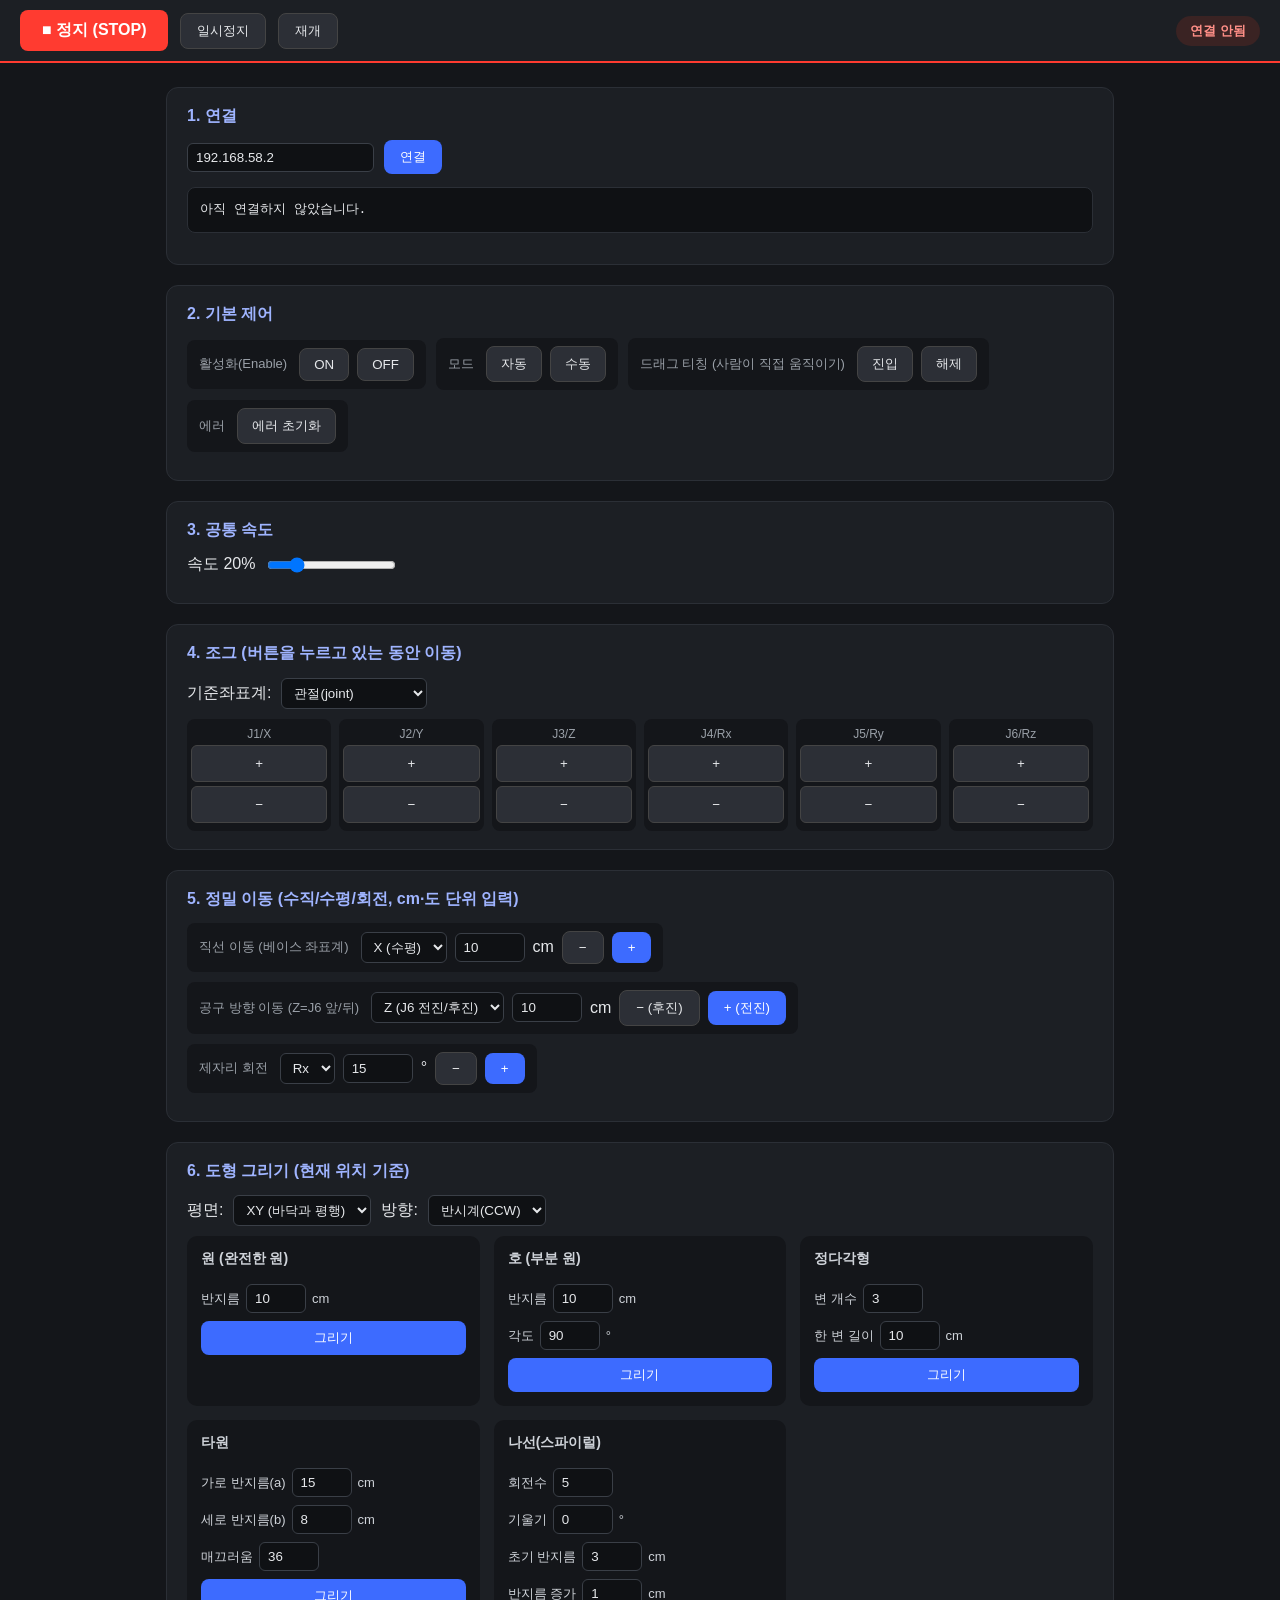
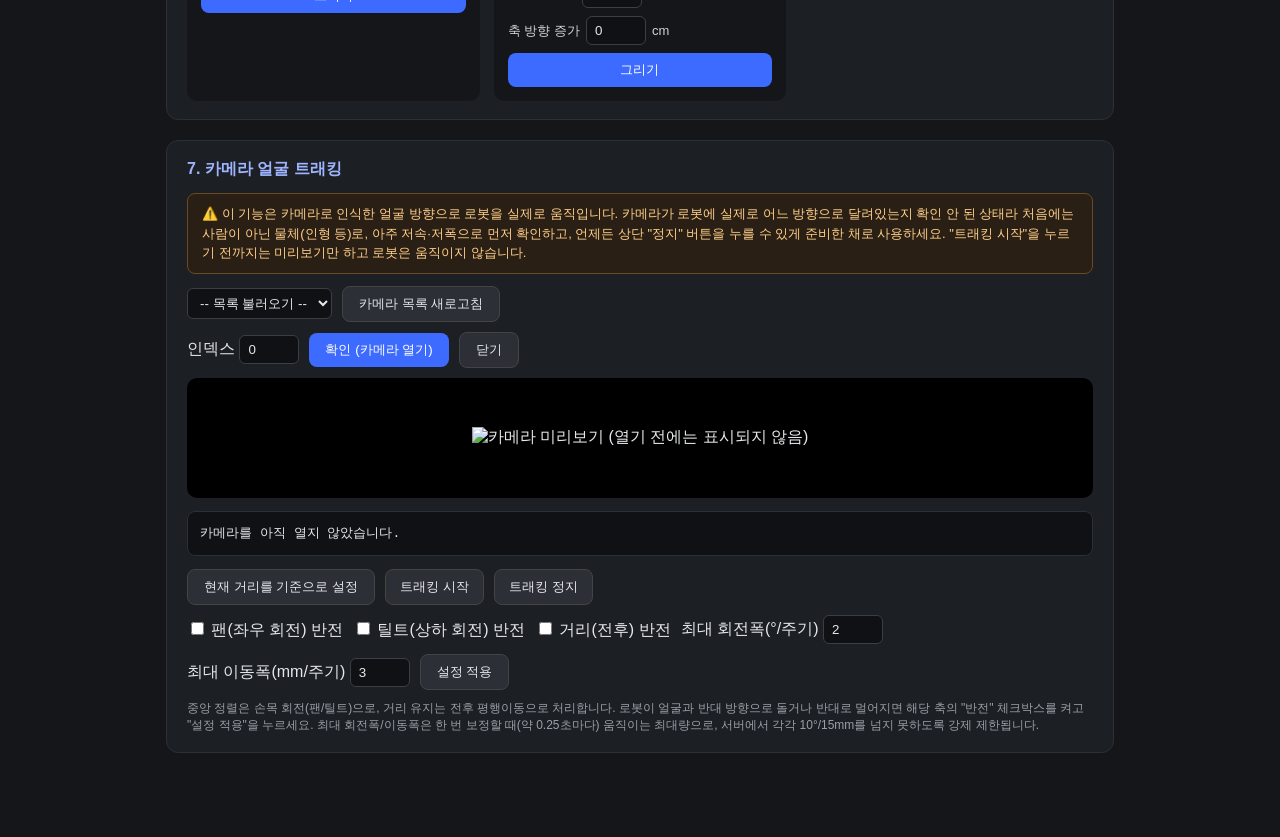
==== code/webcontrol/static/index.html @ 33dc5d54 "Switch camera face tracking from translation to pan/tilt rotation Centering now rotates the wrist (d" ====
<!DOCTYPE html>
<html lang="ko">
<head>
<meta charset="UTF-8">
<meta name="viewport" content="width=device-width, initial-scale=1.0">
<title>FR5 로봇 웹 컨트롤 패널</title>
<link rel="stylesheet" href="style.css">
</head>
<body>

<div id="emergency-bar">
  <button id="btn-stop" class="btn-emergency">■ 정지 (STOP)</button>
  <button id="btn-pause" class="btn-secondary">일시정지</button>
  <button id="btn-resume" class="btn-secondary">재개</button>
  <span id="conn-indicator" class="badge badge-off">연결 안됨</span>
</div>

<div class="container">

  <!-- 연결 -->
  <section class="card">
    <h2>1. 연결</h2>
    <div class="row">
      <input id="ip-input" type="text" value="192.168.58.2" placeholder="컨트롤러 IP">
      <button id="btn-connect" class="btn-primary">연결</button>
    </div>
    <pre id="status-box" class="status-box">아직 연결하지 않았습니다.</pre>
  </section>

  <!-- 기본 제어 -->
  <section class="card">
    <h2>2. 기본 제어</h2>
    <div class="row wrap">
      <div class="control-group">
        <span class="label">활성화(Enable)</span>
        <button data-api="/api/enable" data-body='{"state":1}' class="btn-toggle btn-on">ON</button>
        <button data-api="/api/enable" data-body='{"state":0}' class="btn-toggle btn-off">OFF</button>
      </div>
      <div class="control-group">
        <span class="label">모드</span>
        <button data-api="/api/mode" data-body='{"state":0}' class="btn-toggle">자동</button>
        <button data-api="/api/mode" data-body='{"state":1}' class="btn-toggle">수동</button>
      </div>
      <div class="control-group">
        <span class="label">드래그 티칭 (사람이 직접 움직이기)</span>
        <button data-api="/api/drag_teach" data-body='{"state":1}' class="btn-toggle btn-on">진입</button>
        <button data-api="/api/drag_teach" data-body='{"state":0}' class="btn-toggle btn-off">해제</button>
      </div>
      <div class="control-group">
        <span class="label">에러</span>
        <button data-api="/api/reset_error" data-body='{}' class="btn-toggle">에러 초기화</button>
      </div>
    </div>
  </section>

  <!-- 공통 속도 -->
  <section class="card">
    <h2>3. 공통 속도</h2>
    <div class="row">
      <label for="vel-slider">속도 <span id="vel-value">20</span>%</label>
      <input id="vel-slider" type="range" min="1" max="100" value="20">
    </div>
  </section>

  <!-- 조그 -->
  <section class="card">
    <h2>4. 조그 (버튼을 누르고 있는 동안 이동)</h2>
    <div class="row">
      <label>기준좌표계:</label>
      <select id="jog-ref">
        <option value="0">관절(joint)</option>
        <option value="2">베이스(base)</option>
        <option value="4">툴(tool)</option>
        <option value="8">사용자(workpiece)</option>
      </select>
    </div>
    <div class="jog-grid" id="jog-grid">
      <!-- JS로 채움 -->
    </div>
  </section>

  <!-- 직선/회전 정밀 이동 -->
  <section class="card">
    <h2>5. 정밀 이동 (수직/수평/회전, cm·도 단위 입력)</h2>
    <div class="row wrap">
      <div class="control-group">
        <span class="label">직선 이동 (베이스 좌표계)</span>
        <select id="lin-axis">
          <option value="x">X (수평)</option>
          <option value="y">Y (수평)</option>
          <option value="z">Z (수직)</option>
        </select>
        <input id="lin-distance" type="number" value="10" step="0.5" style="width:70px"> cm
        <button id="btn-lin-minus" class="btn-secondary">−</button>
        <button id="btn-lin-plus" class="btn-primary">+</button>
      </div>
      <div class="control-group">
        <span class="label">공구 방향 이동 (Z=J6 앞/뒤)</span>
        <select id="tool-axis">
          <option value="z">Z (J6 전진/후진)</option>
          <option value="x">X (공구 기준)</option>
          <option value="y">Y (공구 기준)</option>
        </select>
        <input id="tool-distance" type="number" value="10" step="0.5" style="width:70px"> cm
        <button id="btn-tool-minus" class="btn-secondary">− (후진)</button>
        <button id="btn-tool-plus" class="btn-primary">+ (전진)</button>
      </div>
      <div class="control-group">
        <span class="label">제자리 회전</span>
        <select id="rot-axis">
          <option value="rx">Rx</option>
          <option value="ry">Ry</option>
          <option value="rz">Rz</option>
        </select>
        <input id="rot-angle" type="number" value="15" step="1" style="width:70px"> °
        <button id="btn-rot-minus" class="btn-secondary">−</button>
        <button id="btn-rot-plus" class="btn-primary">+</button>
      </div>
    </div>
  </section>

  <!-- 도형 그리기 -->
  <section class="card">
    <h2>6. 도형 그리기 (현재 위치 기준)</h2>
    <div class="row">
      <label>평면:</label>
      <select id="shape-plane">
        <option value="XY">XY (바닥과 평행)</option>
        <option value="XZ">XZ</option>
        <option value="YZ">YZ</option>
      </select>
      <label>방향:</label>
      <select id="shape-direction">
        <option value="ccw">반시계(CCW)</option>
        <option value="cw">시계(CW)</option>
      </select>
    </div>

    <div class="shape-grid">
      <div class="shape-box">
        <h3>원 (완전한 원)</h3>
        <label>반지름 <input id="circle-radius" type="number" value="10" step="0.5" style="width:60px"> cm</label>
        <button class="btn-primary shape-btn" data-shape="circle">그리기</button>
      </div>

      <div class="shape-box">
        <h3>호 (부분 원)</h3>
        <label>반지름 <input id="arc-radius" type="number" value="10" step="0.5" style="width:60px"> cm</label>
        <label>각도 <input id="arc-sweep" type="number" value="90" step="5" style="width:60px"> °</label>
        <button class="btn-primary shape-btn" data-shape="arc">그리기</button>
      </div>

      <div class="shape-box">
        <h3>정다각형</h3>
        <label>변 개수 <input id="poly-sides" type="number" value="3" min="3" step="1" style="width:60px"></label>
        <label>한 변 길이 <input id="poly-side" type="number" value="10" step="0.5" style="width:60px"> cm</label>
        <button class="btn-primary shape-btn" data-shape="polygon">그리기</button>
      </div>

      <div class="shape-box">
        <h3>타원</h3>
        <label>가로 반지름(a) <input id="ellipse-a" type="number" value="15" step="0.5" style="width:60px"> cm</label>
        <label>세로 반지름(b) <input id="ellipse-b" type="number" value="8" step="0.5" style="width:60px"> cm</label>
        <label>매끄러움 <input id="ellipse-seg" type="number" value="36" min="8" step="1" style="width:60px"></label>
        <button class="btn-primary shape-btn" data-shape="ellipse">그리기</button>
      </div>

      <div class="shape-box">
        <h3>나선(스파이럴)</h3>
        <label>회전수 <input id="spiral-turns" type="number" value="5" step="0.5" style="width:60px"></label>
        <label>기울기 <input id="spiral-tilt" type="number" value="0" step="1" style="width:60px"> °</label>
        <label>초기 반지름 <input id="spiral-r0" type="number" value="3" step="0.5" style="width:60px"> cm</label>
        <label>반지름 증가 <input id="spiral-radd" type="number" value="1" step="0.5" style="width:60px"> cm</label>
        <label>축 방향 증가 <input id="spiral-aadd" type="number" value="0" step="0.5" style="width:60px"> cm</label>
        <button class="btn-primary shape-btn" data-shape="spiral">그리기</button>
      </div>
    </div>
  </section>

  <!-- 카메라 얼굴 트래킹 -->
  <section class="card">
    <h2>7. 카메라 얼굴 트래킹</h2>
    <p class="warn-text">
      ⚠️ 이 기능은 카메라로 인식한 얼굴 방향으로 로봇을 실제로 움직입니다.
      카메라가 로봇에 실제로 어느 방향으로 달려있는지 확인 안 된 상태라
      처음에는 사람이 아닌 물체(인형 등)로, 아주 저속·저폭으로 먼저
      확인하고, 언제든 상단 "정지" 버튼을 누를 수 있게 준비한 채로
      사용하세요. "트래킹 시작"을 누르기 전까지는 미리보기만 하고
      로봇은 움직이지 않습니다.
    </p>
    <div class="row wrap">
      <select id="camera-list"><option value="">-- 목록 불러오기 --</option></select>
      <button id="btn-camera-refresh" class="btn-secondary">카메라 목록 새로고침</button>
    </div>
    <div class="row wrap">
      <label>인덱스 <input id="camera-index" type="number" value="0" min="0" style="width:60px"></label>
      <button id="btn-camera-open" class="btn-primary">확인 (카메라 열기)</button>
      <button id="btn-camera-close" class="btn-secondary">닫기</button>
    </div>

    <div class="camera-wrap">
      <img id="camera-img" alt="카메라 미리보기 (열기 전에는 표시되지 않음)">
    </div>

    <pre id="camera-status" class="status-box">카메라를 아직 열지 않았습니다.</pre>

    <div class="row wrap">
      <button id="btn-camera-calibrate" class="btn-secondary">현재 거리를 기준으로 설정</button>
      <button id="btn-track-start" class="btn-toggle btn-on">트래킹 시작</button>
      <button id="btn-track-stop" class="btn-toggle btn-off">트래킹 정지</button>
    </div>

    <div class="row wrap">
      <label><input type="checkbox" id="invert-pan"> 팬(좌우 회전) 반전</label>
      <label><input type="checkbox" id="invert-tilt"> 틸트(상하 회전) 반전</label>
      <label><input type="checkbox" id="invert-z"> 거리(전후) 반전</label>
      <label>최대 회전폭(°/주기) <input id="max-step-deg" type="number" value="2" min="0" max="10" step="0.5" style="width:60px"></label>
      <label>최대 이동폭(mm/주기) <input id="max-step-mm" type="number" value="3" min="0" max="15" step="0.5" style="width:60px"></label>
      <button id="btn-camera-config" class="btn-secondary">설정 적용</button>
    </div>
    <p class="hint-text">
      중앙 정렬은 손목 회전(팬/틸트)으로, 거리 유지는 전후 평행이동으로
      처리합니다. 로봇이 얼굴과 반대 방향으로 돌거나 반대로 멀어지면
      해당 축의 "반전" 체크박스를 켜고 "설정 적용"을 누르세요. 최대
      회전폭/이동폭은 한 번 보정할 때(약 0.25초마다) 움직이는 최대량으로,
      서버에서 각각 10°/15mm를 넘지 못하도록 강제 제한됩니다.
    </p>
  </section>

  <div id="toast" class="toast"></div>

</div>

<script src="app.js"></script>
</body>
</html>
---- code/webcontrol/static/style.css ----
* { box-sizing: border-box; }
body {
  margin: 0;
  font-family: -apple-system, BlinkMacSystemFont, "Segoe UI", Pretendard, sans-serif;
  background: #14161a;
  color: #e6e8eb;
}

#emergency-bar {
  position: sticky;
  top: 0;
  z-index: 10;
  display: flex;
  align-items: center;
  gap: 12px;
  padding: 10px 20px;
  background: #1c1f24;
  border-bottom: 2px solid #ff3b30;
}

.btn-emergency {
  background: #ff3b30;
  color: white;
  font-weight: 700;
  font-size: 16px;
  border: none;
  border-radius: 8px;
  padding: 10px 22px;
  cursor: pointer;
}
.btn-emergency:hover { background: #ff5147; }

.btn-secondary {
  background: #2c2f36;
  color: #e6e8eb;
  border: 1px solid #444;
  border-radius: 8px;
  padding: 8px 16px;
  cursor: pointer;
}
.btn-secondary:hover { background: #383c44; }

.badge {
  margin-left: auto;
  padding: 6px 14px;
  border-radius: 999px;
  font-size: 13px;
  font-weight: 600;
}
.badge-off { background: #3a2323; color: #ff8f87; }
.badge-on { background: #1f3a24; color: #79e08b; }

.container {
  max-width: 980px;
  margin: 24px auto;
  padding: 0 16px 60px;
  display: flex;
  flex-direction: column;
  gap: 20px;
}

.card {
  background: #1c1f24;
  border: 1px solid #2b2f36;
  border-radius: 12px;
  padding: 18px 20px;
}
.card h2 {
  margin-top: 0;
  font-size: 16px;
  color: #9fb4ff;
}
.card h3 {
  margin: 0 0 8px;
  font-size: 14px;
  color: #cfd3d9;
}

.row {
  display: flex;
  align-items: center;
  gap: 10px;
  margin-bottom: 10px;
}
.row.wrap { flex-wrap: wrap; }

input[type=text], input[type=number] {
  background: #0f1114;
  border: 1px solid #3a3f47;
  color: #e6e8eb;
  border-radius: 6px;
  padding: 6px 8px;
}
select {
  background: #0f1114;
  border: 1px solid #3a3f47;
  color: #e6e8eb;
  border-radius: 6px;
  padding: 6px 8px;
}

.btn-primary {
  background: #3d6bff;
  color: white;
  border: none;
  border-radius: 8px;
  padding: 8px 16px;
  cursor: pointer;
}
.btn-primary:hover { background: #557bff; }

.btn-toggle {
  background: #2c2f36;
  color: #e6e8eb;
  border: 1px solid #444;
  border-radius: 8px;
  padding: 8px 14px;
  cursor: pointer;
}
.btn-toggle.btn-on:hover { background: #1f3a24; }
.btn-toggle.btn-off:hover { background: #3a2323; }

.control-group {
  display: flex;
  align-items: center;
  gap: 8px;
  background: #14161a;
  border-radius: 8px;
  padding: 8px 12px;
}
.control-group .label {
  font-size: 13px;
  color: #9aa0a8;
  margin-right: 4px;
}

.status-box {
  background: #0f1114;
  border: 1px solid #2b2f36;
  border-radius: 8px;
  padding: 12px;
  font-size: 13px;
  line-height: 1.5;
  white-space: pre-wrap;
  max-height: 220px;
  overflow: auto;
}

.jog-grid {
  display: grid;
  grid-template-columns: repeat(6, 1fr);
  gap: 8px;
  margin-top: 10px;
}
.jog-axis {
  display: flex;
  flex-direction: column;
  gap: 4px;
  align-items: center;
  background: #14161a;
  border-radius: 8px;
  padding: 8px 4px;
}
.jog-axis span { font-size: 12px; color: #9aa0a8; }
.jog-btn {
  width: 100%;
  padding: 10px 0;
  background: #2c2f36;
  color: #e6e8eb;
  border: 1px solid #444;
  border-radius: 6px;
  cursor: pointer;
  user-select: none;
}
.jog-btn:active { background: #3d6bff; }

.shape-grid {
  display: grid;
  grid-template-columns: repeat(auto-fit, minmax(220px, 1fr));
  gap: 14px;
}
.shape-box {
  background: #14161a;
  border-radius: 10px;
  padding: 14px;
  display: flex;
  flex-direction: column;
  gap: 8px;
}
.shape-box label {
  font-size: 13px;
  color: #cfd3d9;
  display: flex;
  align-items: center;
  gap: 6px;
}

.toast {
  position: fixed;
  bottom: 20px;
  left: 50%;
  transform: translateX(-50%) translateY(20px);
  background: #23262c;
  border: 1px solid #3a3f47;
  color: #e6e8eb;
  padding: 10px 18px;
  border-radius: 10px;
  font-size: 13px;
  opacity: 0;
  transition: opacity .2s, transform .2s;
  pointer-events: none;
  max-width: 90vw;
}
.toast.show {
  opacity: 1;
  transform: translateX(-50%) translateY(0);
}
.toast.error { border-color: #ff5147; color: #ffb4af; }

.warn-text {
  background: #2a1f14;
  border: 1px solid #6b4a1f;
  color: #ffcf8a;
  border-radius: 8px;
  padding: 10px 14px;
  font-size: 13px;
  line-height: 1.5;
  margin: 0 0 12px;
}
.hint-text {
  color: #9aa0a8;
  font-size: 12px;
  margin: 8px 0 0;
}

.camera-wrap {
  background: #000;
  border-radius: 10px;
  overflow: hidden;
  display: flex;
  align-items: center;
  justify-content: center;
  min-height: 120px;
  margin-bottom: 10px;
}
#camera-img {
  max-width: 100%;
  display: block;
}
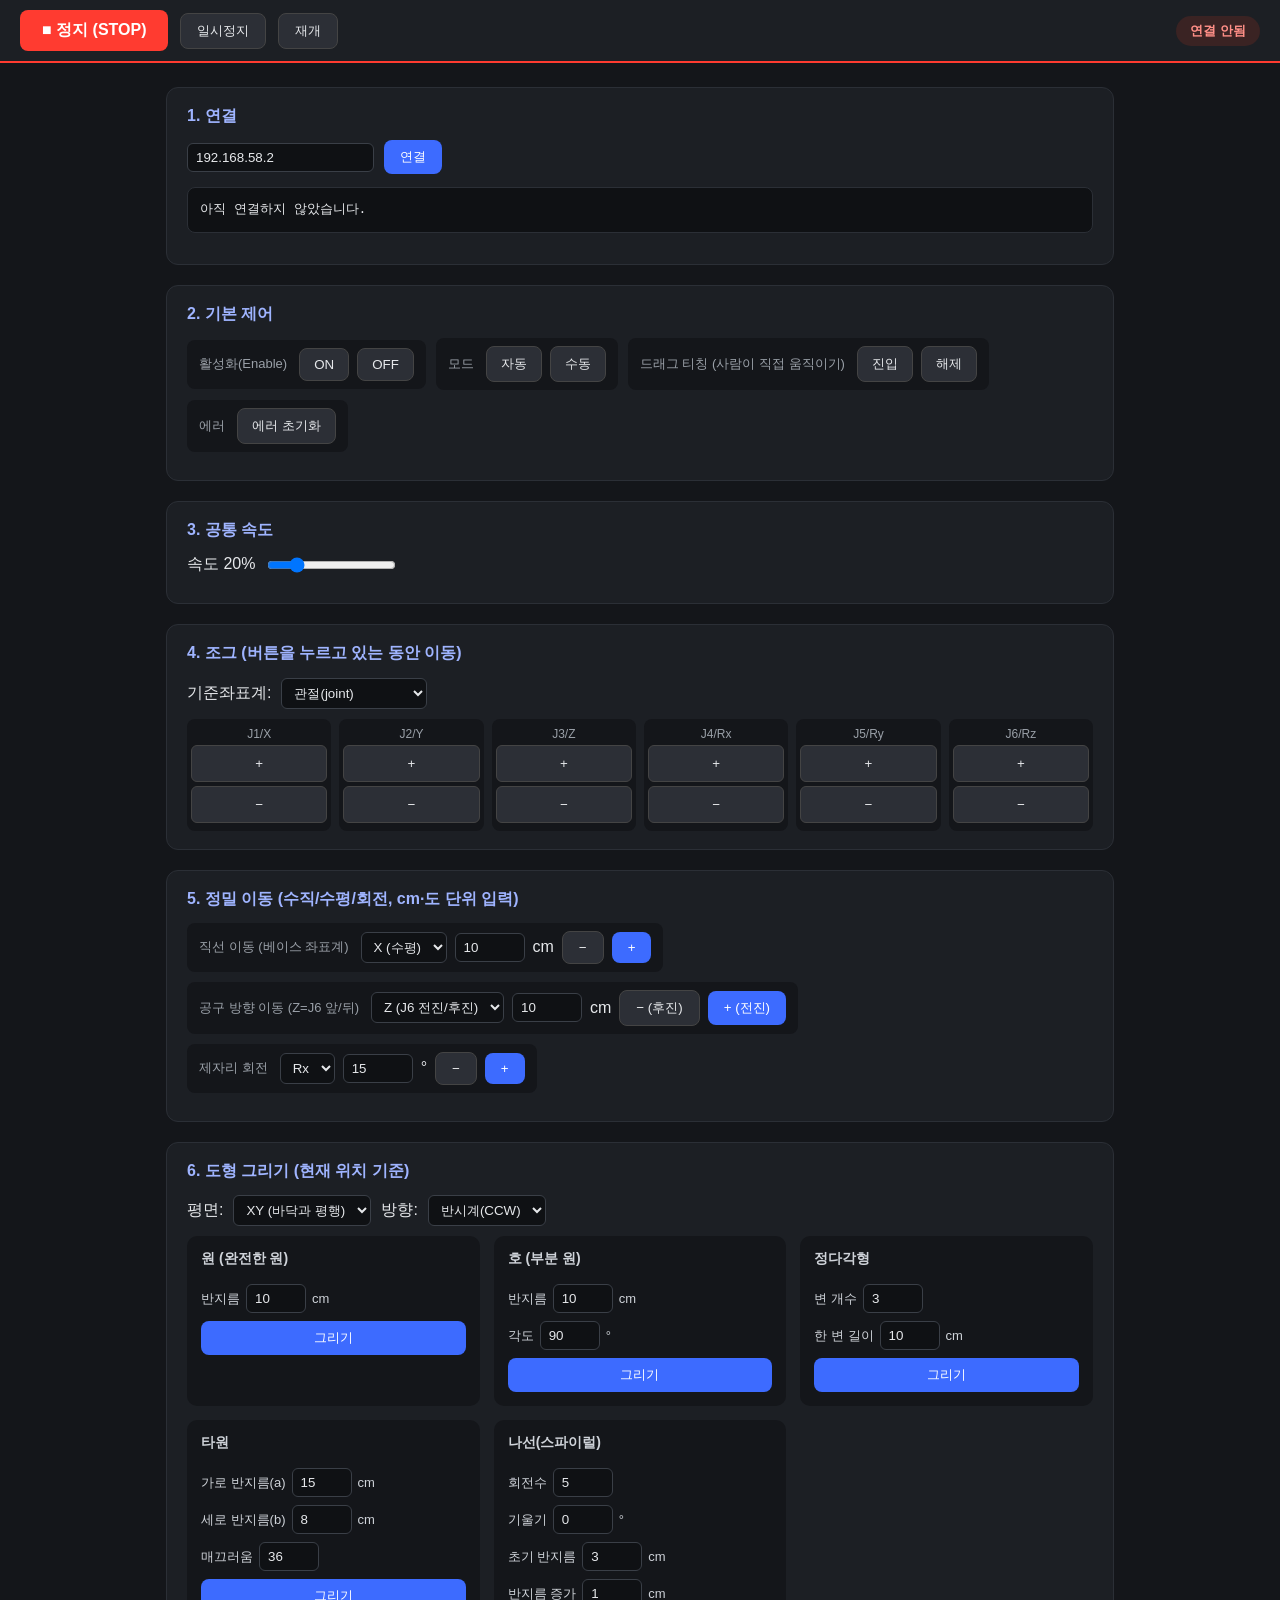
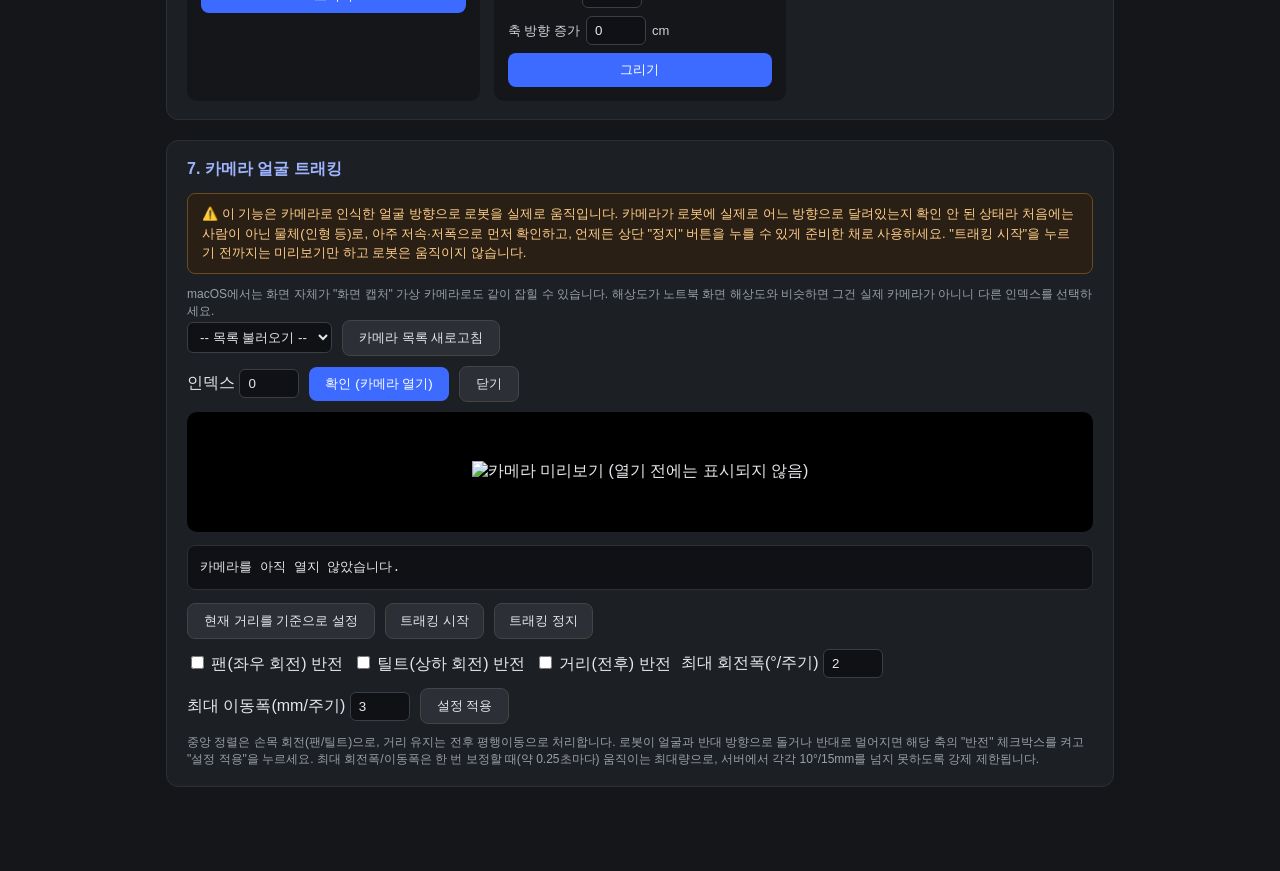
==== commit 8e8f3da3: "Fix grayscale-looking camera feed and clarify camera list on macOS Force MJPG fourcc on open() - a c" ====
--- a/code/webcontrol/static/index.html
+++ b/code/webcontrol/static/index.html
@@ -188,6 +188,11 @@
       사용하세요. "트래킹 시작"을 누르기 전까지는 미리보기만 하고
       로봇은 움직이지 않습니다.
     </p>
+    <p class="hint-text">
+      macOS에서는 화면 자체가 "화면 캡처" 가상 카메라로도 같이 잡힐 수
+      있습니다. 해상도가 노트북 화면 해상도와 비슷하면 그건 실제
+      카메라가 아니니 다른 인덱스를 선택하세요.
+    </p>
     <div class="row wrap">
       <select id="camera-list"><option value="">-- 목록 불러오기 --</option></select>
       <button id="btn-camera-refresh" class="btn-secondary">카메라 목록 새로고침</button>
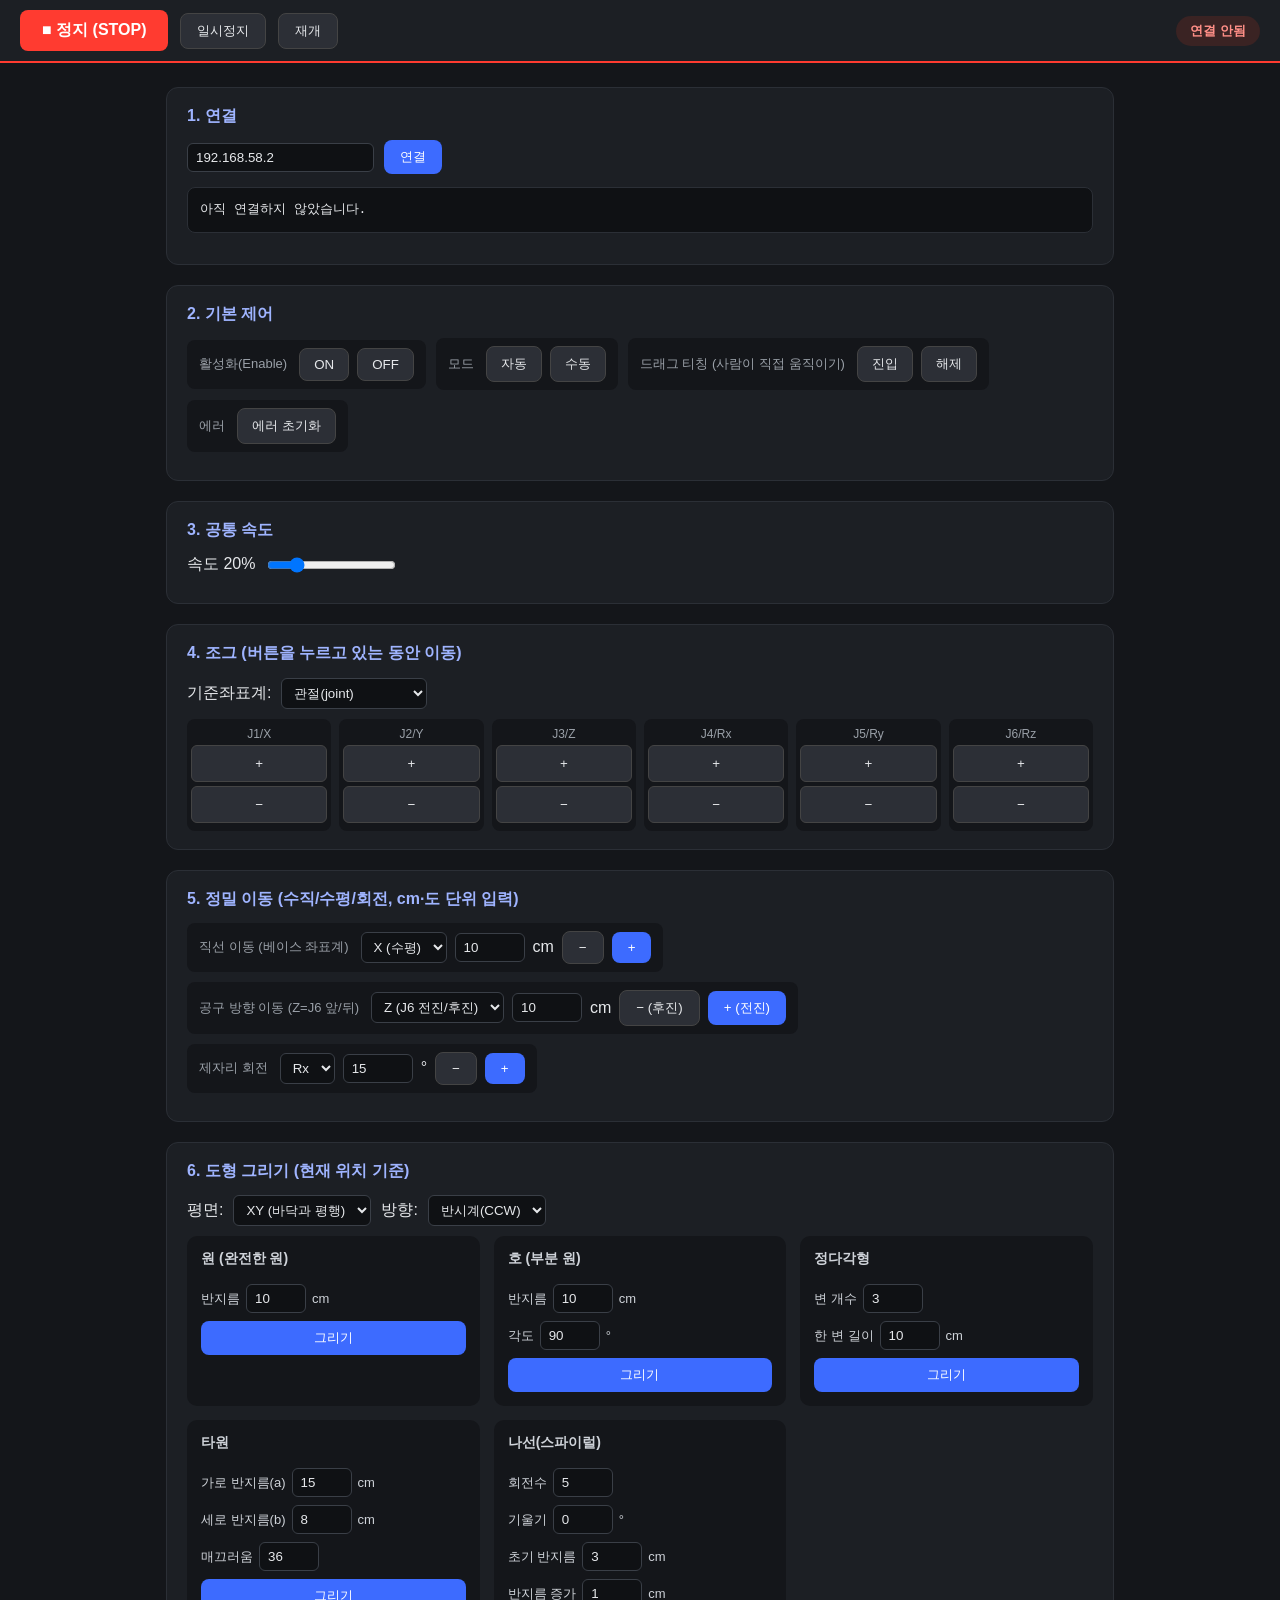
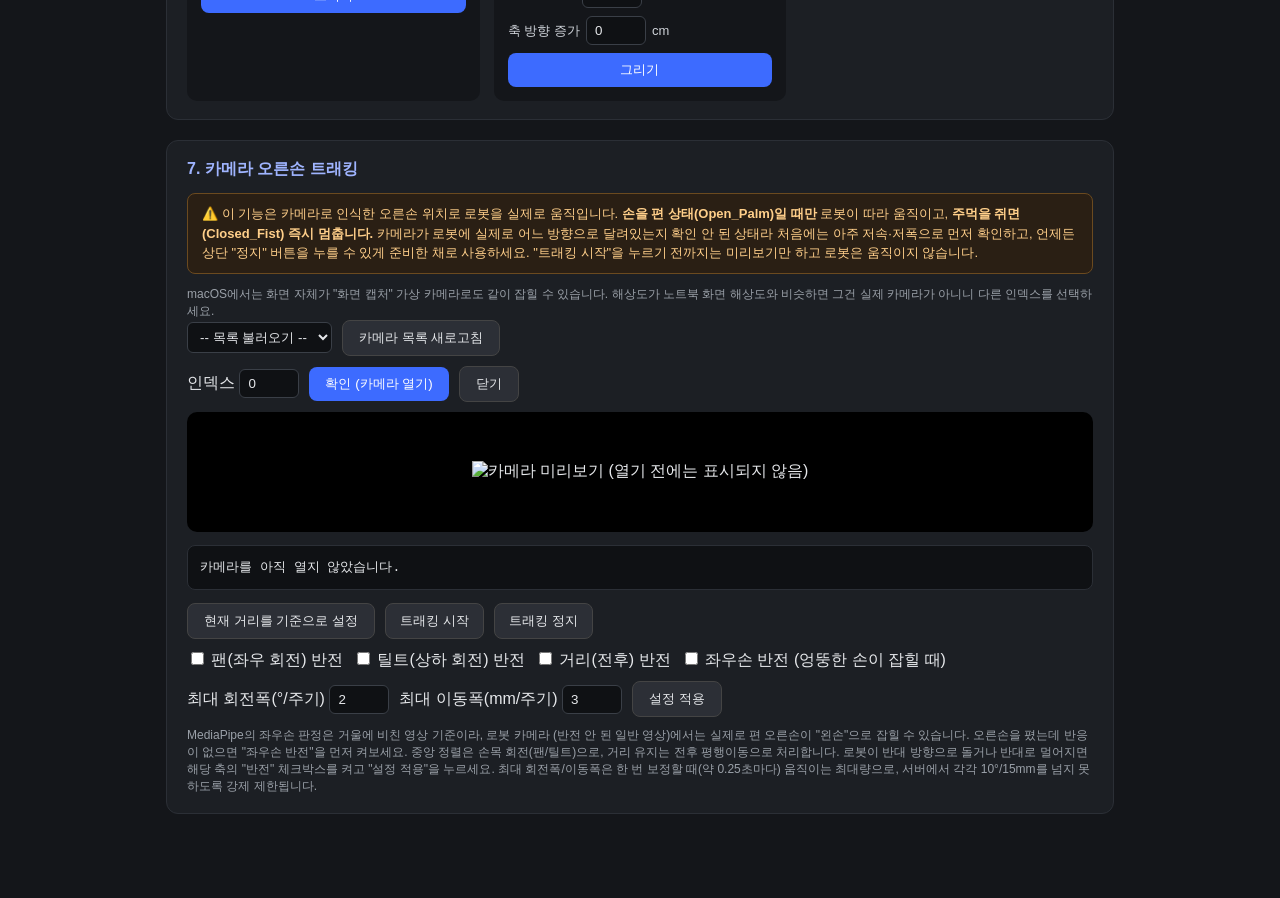
==== commit ac70540f: "Switch camera tracking from face detection to right-hand gesture control Replaces Haar-cascade face " ====
--- a/code/webcontrol/static/index.html
+++ b/code/webcontrol/static/index.html
@@ -177,16 +177,17 @@
     </div>
   </section>
 
-  <!-- 카메라 얼굴 트래킹 -->
-  <section class="card">
-    <h2>7. 카메라 얼굴 트래킹</h2>
+  <!-- 카메라 손 트래킹 -->
+  <section class="card">
+    <h2>7. 카메라 오른손 트래킹</h2>
     <p class="warn-text">
-      ⚠️ 이 기능은 카메라로 인식한 얼굴 방향으로 로봇을 실제로 움직입니다.
-      카메라가 로봇에 실제로 어느 방향으로 달려있는지 확인 안 된 상태라
-      처음에는 사람이 아닌 물체(인형 등)로, 아주 저속·저폭으로 먼저
-      확인하고, 언제든 상단 "정지" 버튼을 누를 수 있게 준비한 채로
-      사용하세요. "트래킹 시작"을 누르기 전까지는 미리보기만 하고
-      로봇은 움직이지 않습니다.
+      ⚠️ 이 기능은 카메라로 인식한 오른손 위치로 로봇을 실제로 움직입니다.
+      <b>손을 편 상태(Open_Palm)일 때만</b> 로봇이 따라 움직이고,
+      <b>주먹을 쥐면(Closed_Fist) 즉시 멈춥니다.</b> 카메라가 로봇에
+      실제로 어느 방향으로 달려있는지 확인 안 된 상태라 처음에는 아주
+      저속·저폭으로 먼저 확인하고, 언제든 상단 "정지" 버튼을 누를 수
+      있게 준비한 채로 사용하세요. "트래킹 시작"을 누르기 전까지는
+      미리보기만 하고 로봇은 움직이지 않습니다.
     </p>
     <p class="hint-text">
       macOS에서는 화면 자체가 "화면 캡처" 가상 카메라로도 같이 잡힐 수
@@ -219,14 +220,18 @@
       <label><input type="checkbox" id="invert-pan"> 팬(좌우 회전) 반전</label>
       <label><input type="checkbox" id="invert-tilt"> 틸트(상하 회전) 반전</label>
       <label><input type="checkbox" id="invert-z"> 거리(전후) 반전</label>
+      <label><input type="checkbox" id="invert-handedness"> 좌우손 반전 (엉뚱한 손이 잡힐 때)</label>
       <label>최대 회전폭(°/주기) <input id="max-step-deg" type="number" value="2" min="0" max="10" step="0.5" style="width:60px"></label>
       <label>최대 이동폭(mm/주기) <input id="max-step-mm" type="number" value="3" min="0" max="15" step="0.5" style="width:60px"></label>
       <button id="btn-camera-config" class="btn-secondary">설정 적용</button>
     </div>
     <p class="hint-text">
-      중앙 정렬은 손목 회전(팬/틸트)으로, 거리 유지는 전후 평행이동으로
-      처리합니다. 로봇이 얼굴과 반대 방향으로 돌거나 반대로 멀어지면
-      해당 축의 "반전" 체크박스를 켜고 "설정 적용"을 누르세요. 최대
+      MediaPipe의 좌우손 판정은 거울에 비친 영상 기준이라, 로봇 카메라
+      (반전 안 된 일반 영상)에서는 실제로 편 오른손이 "왼손"으로 잡힐 수
+      있습니다. 오른손을 폈는데 반응이 없으면 "좌우손 반전"을 먼저
+      켜보세요. 중앙 정렬은 손목 회전(팬/틸트)으로, 거리 유지는 전후
+      평행이동으로 처리합니다. 로봇이 반대 방향으로 돌거나 반대로
+      멀어지면 해당 축의 "반전" 체크박스를 켜고 "설정 적용"을 누르세요. 최대
       회전폭/이동폭은 한 번 보정할 때(약 0.25초마다) 움직이는 최대량으로,
       서버에서 각각 10°/15mm를 넘지 못하도록 강제 제한됩니다.
     </p>
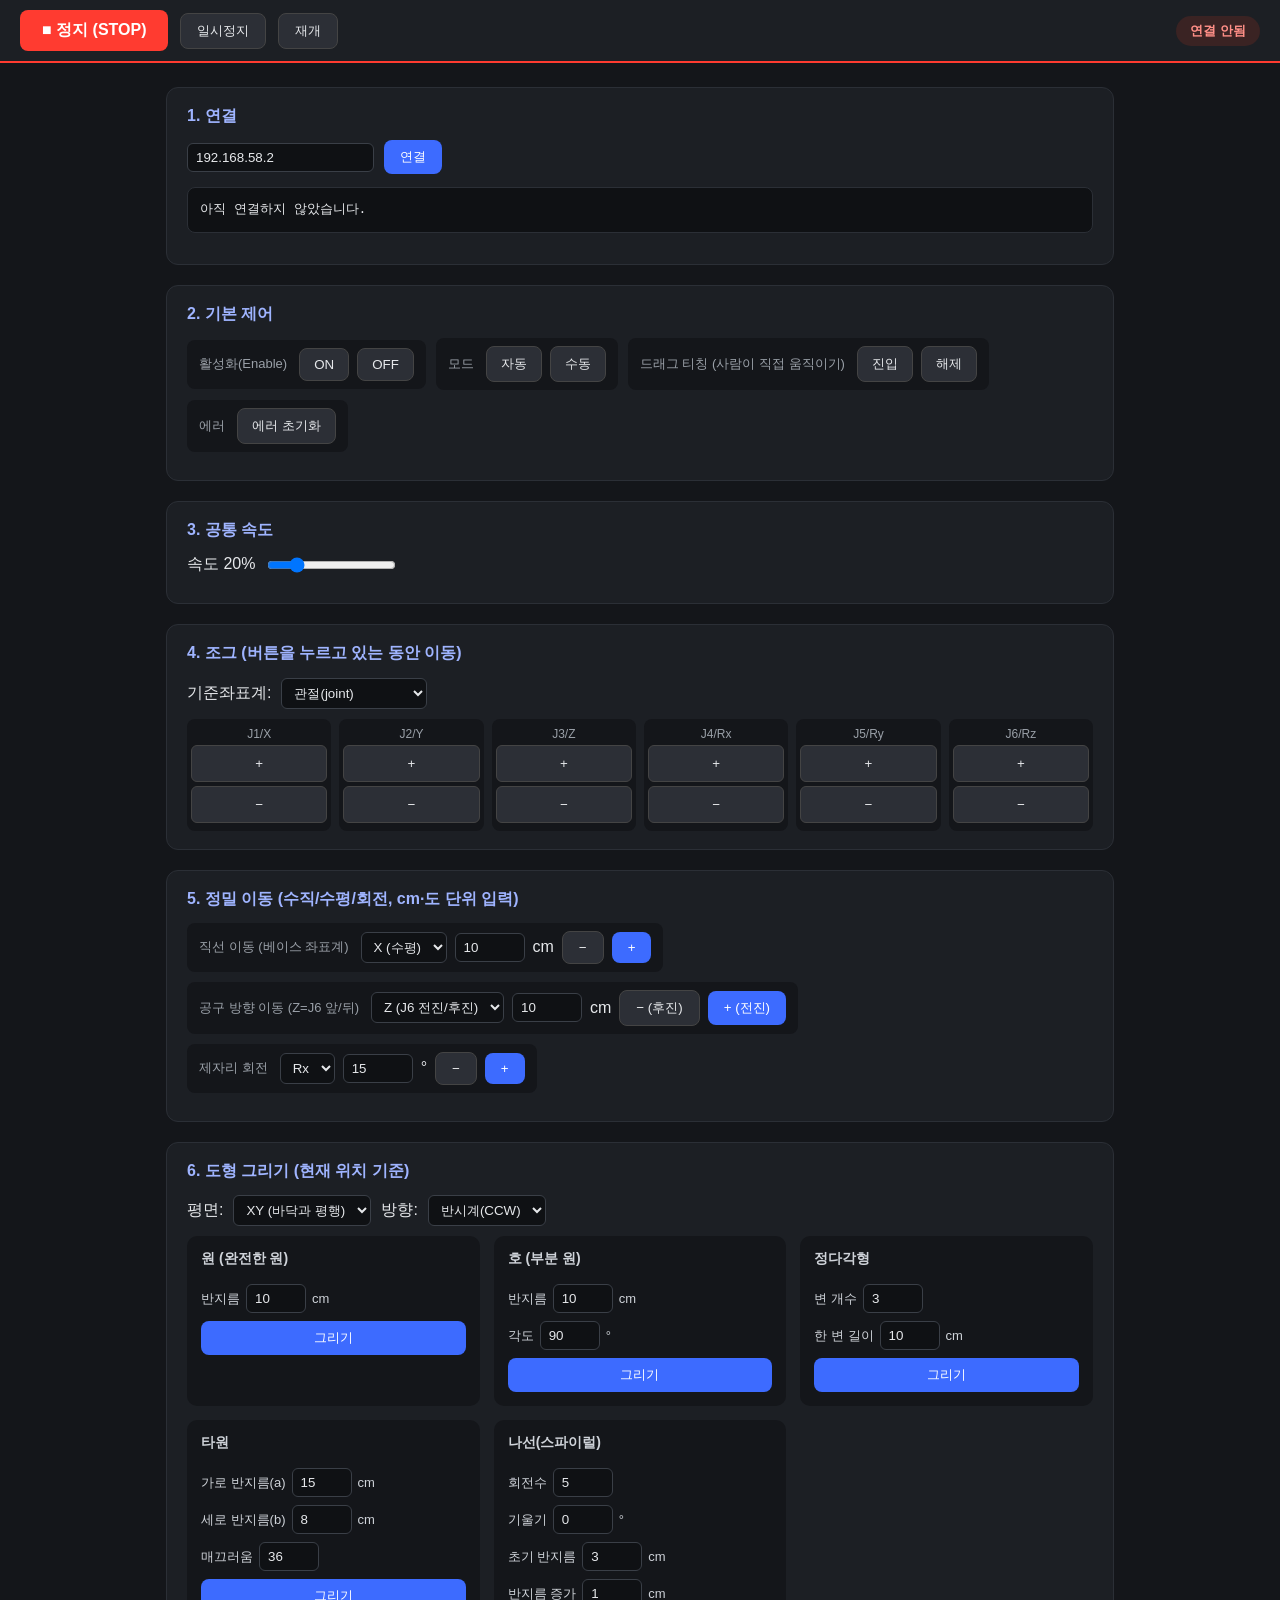
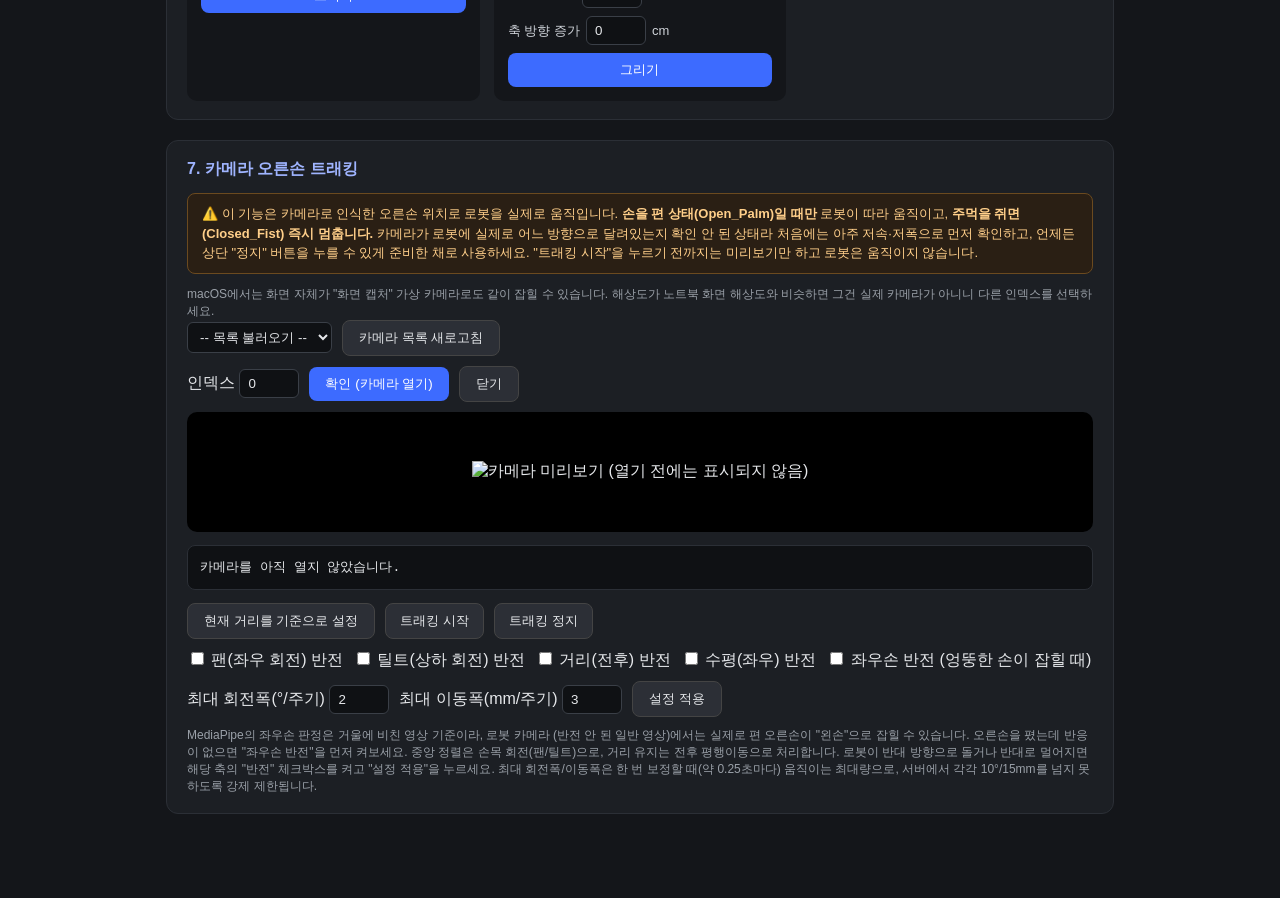
==== commit 95887c7e: "Add horizontal (left/right) hand tracking via a second JOG axis Same pattern as distance tracking: h" ====
--- a/code/webcontrol/static/index.html
+++ b/code/webcontrol/static/index.html
@@ -220,6 +220,7 @@
       <label><input type="checkbox" id="invert-pan"> 팬(좌우 회전) 반전</label>
       <label><input type="checkbox" id="invert-tilt"> 틸트(상하 회전) 반전</label>
       <label><input type="checkbox" id="invert-z"> 거리(전후) 반전</label>
+      <label><input type="checkbox" id="invert-horizontal"> 수평(좌우) 반전</label>
       <label><input type="checkbox" id="invert-handedness"> 좌우손 반전 (엉뚱한 손이 잡힐 때)</label>
       <label>최대 회전폭(°/주기) <input id="max-step-deg" type="number" value="2" min="0" max="10" step="0.5" style="width:60px"></label>
       <label>최대 이동폭(mm/주기) <input id="max-step-mm" type="number" value="3" min="0" max="15" step="0.5" style="width:60px"></label>
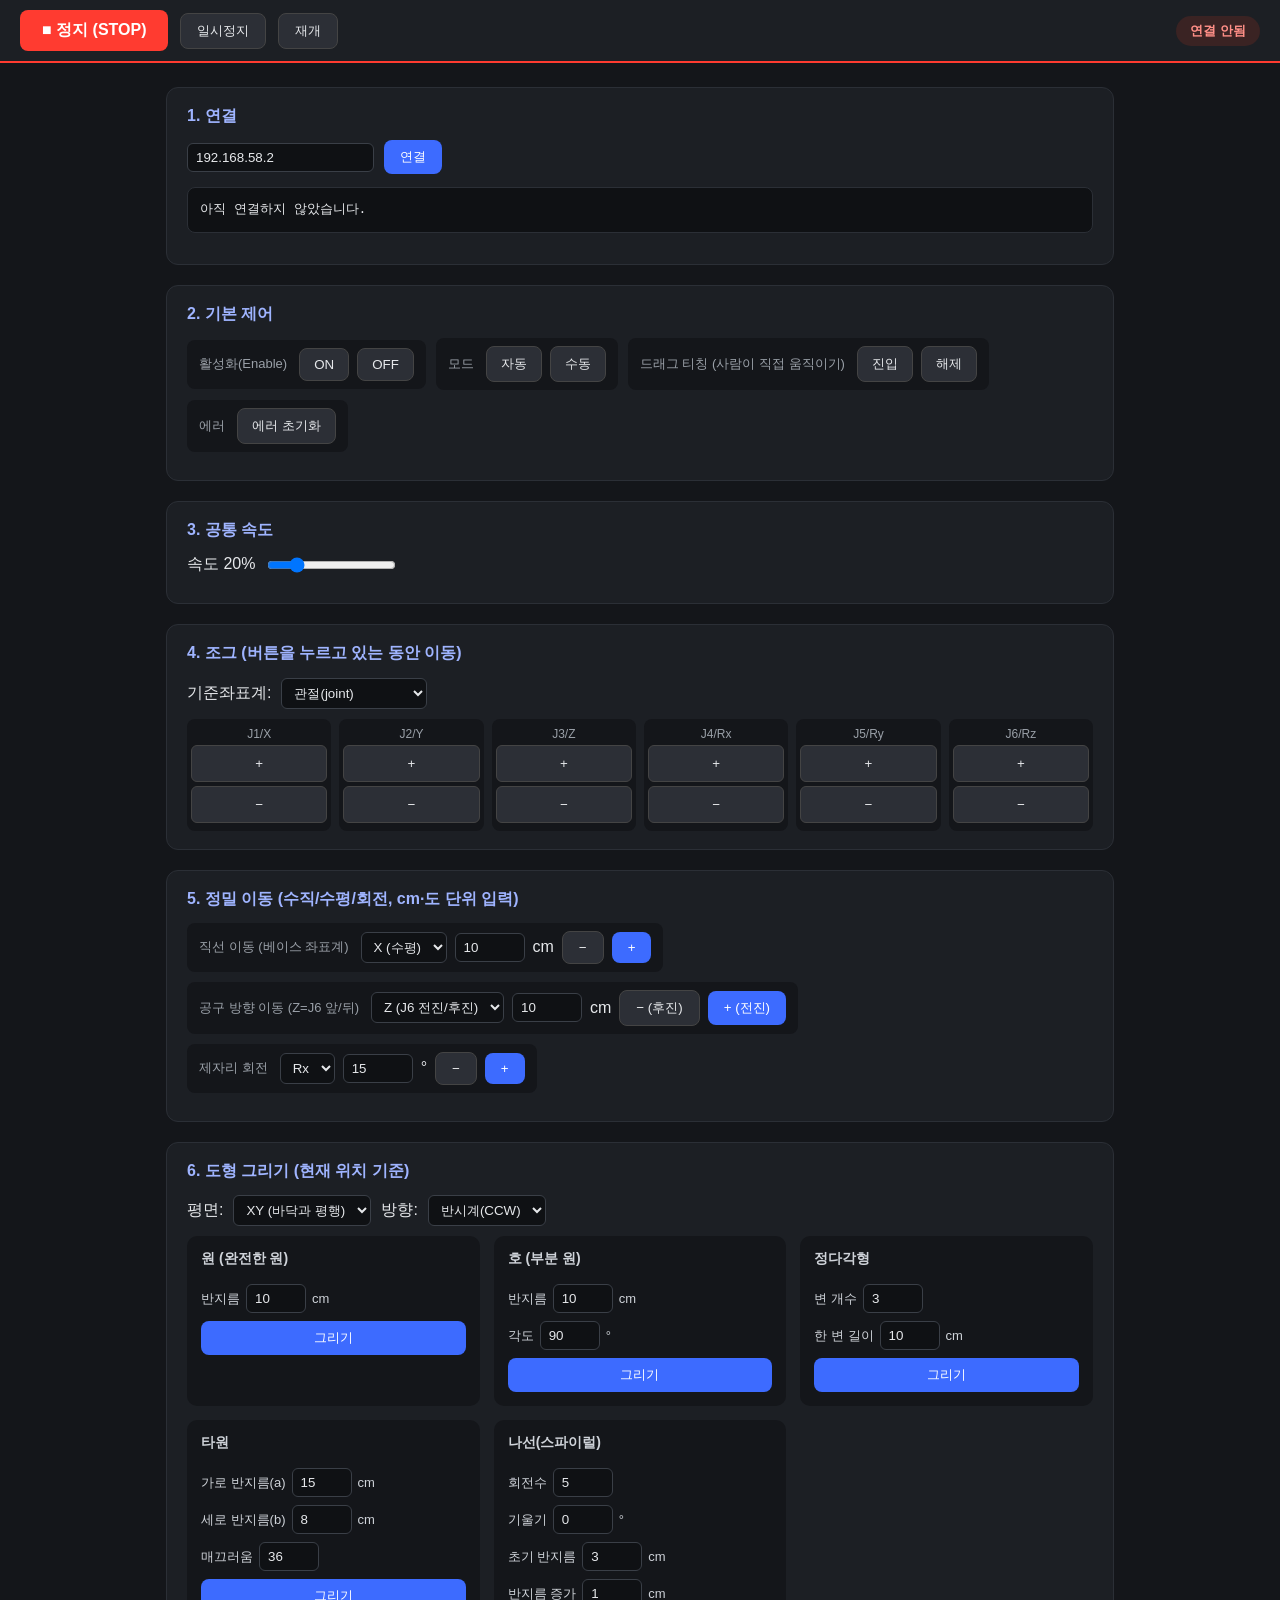
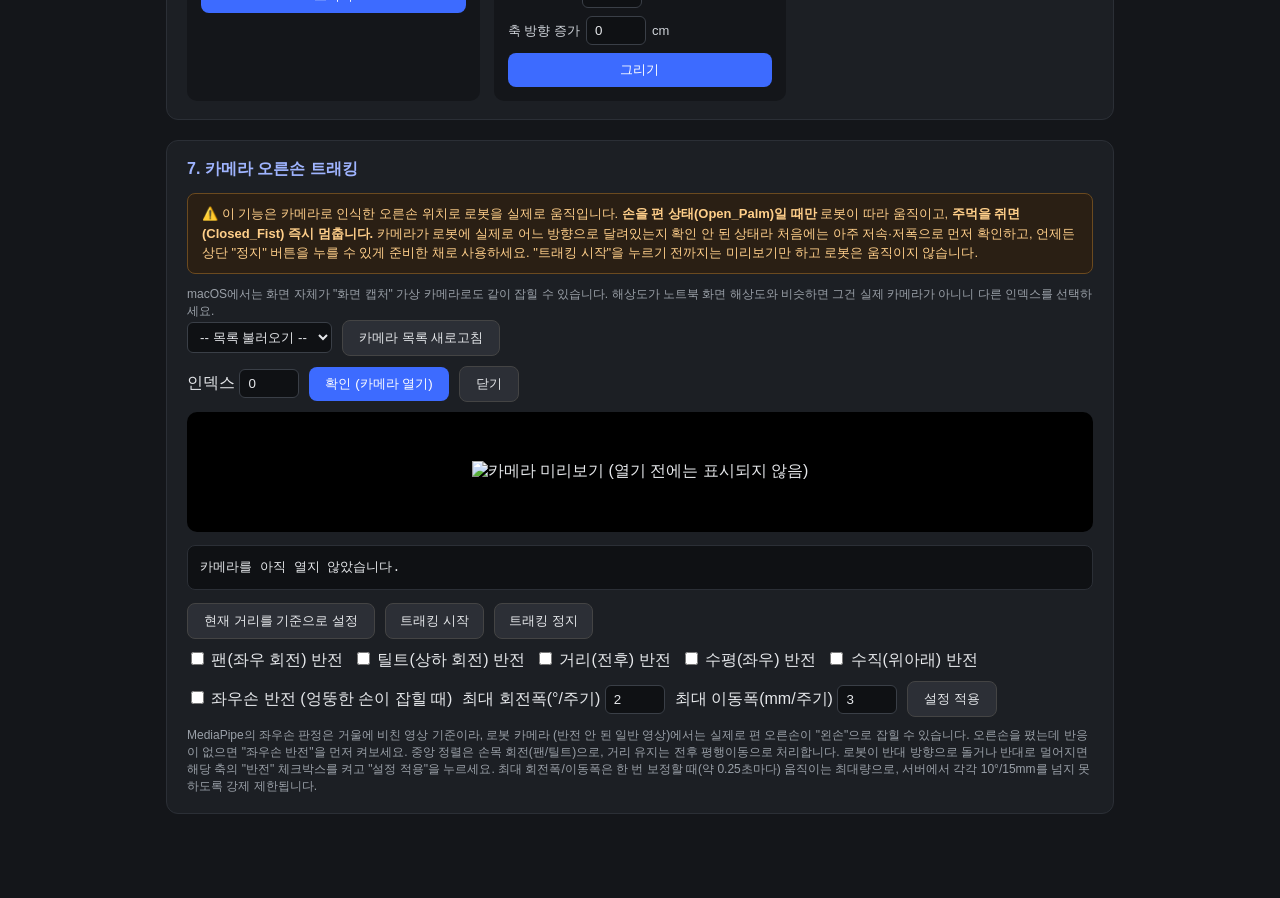
==== commit a4df135b: "Add vertical (up/down) hand tracking via a third JOG axis Same pattern as distance/horizontal: hand " ====
--- a/code/webcontrol/static/index.html
+++ b/code/webcontrol/static/index.html
@@ -221,6 +221,7 @@
       <label><input type="checkbox" id="invert-tilt"> 틸트(상하 회전) 반전</label>
       <label><input type="checkbox" id="invert-z"> 거리(전후) 반전</label>
       <label><input type="checkbox" id="invert-horizontal"> 수평(좌우) 반전</label>
+      <label><input type="checkbox" id="invert-vertical"> 수직(위아래) 반전</label>
       <label><input type="checkbox" id="invert-handedness"> 좌우손 반전 (엉뚱한 손이 잡힐 때)</label>
       <label>최대 회전폭(°/주기) <input id="max-step-deg" type="number" value="2" min="0" max="10" step="0.5" style="width:60px"></label>
       <label>최대 이동폭(mm/주기) <input id="max-step-mm" type="number" value="3" min="0" max="15" step="0.5" style="width:60px"></label>
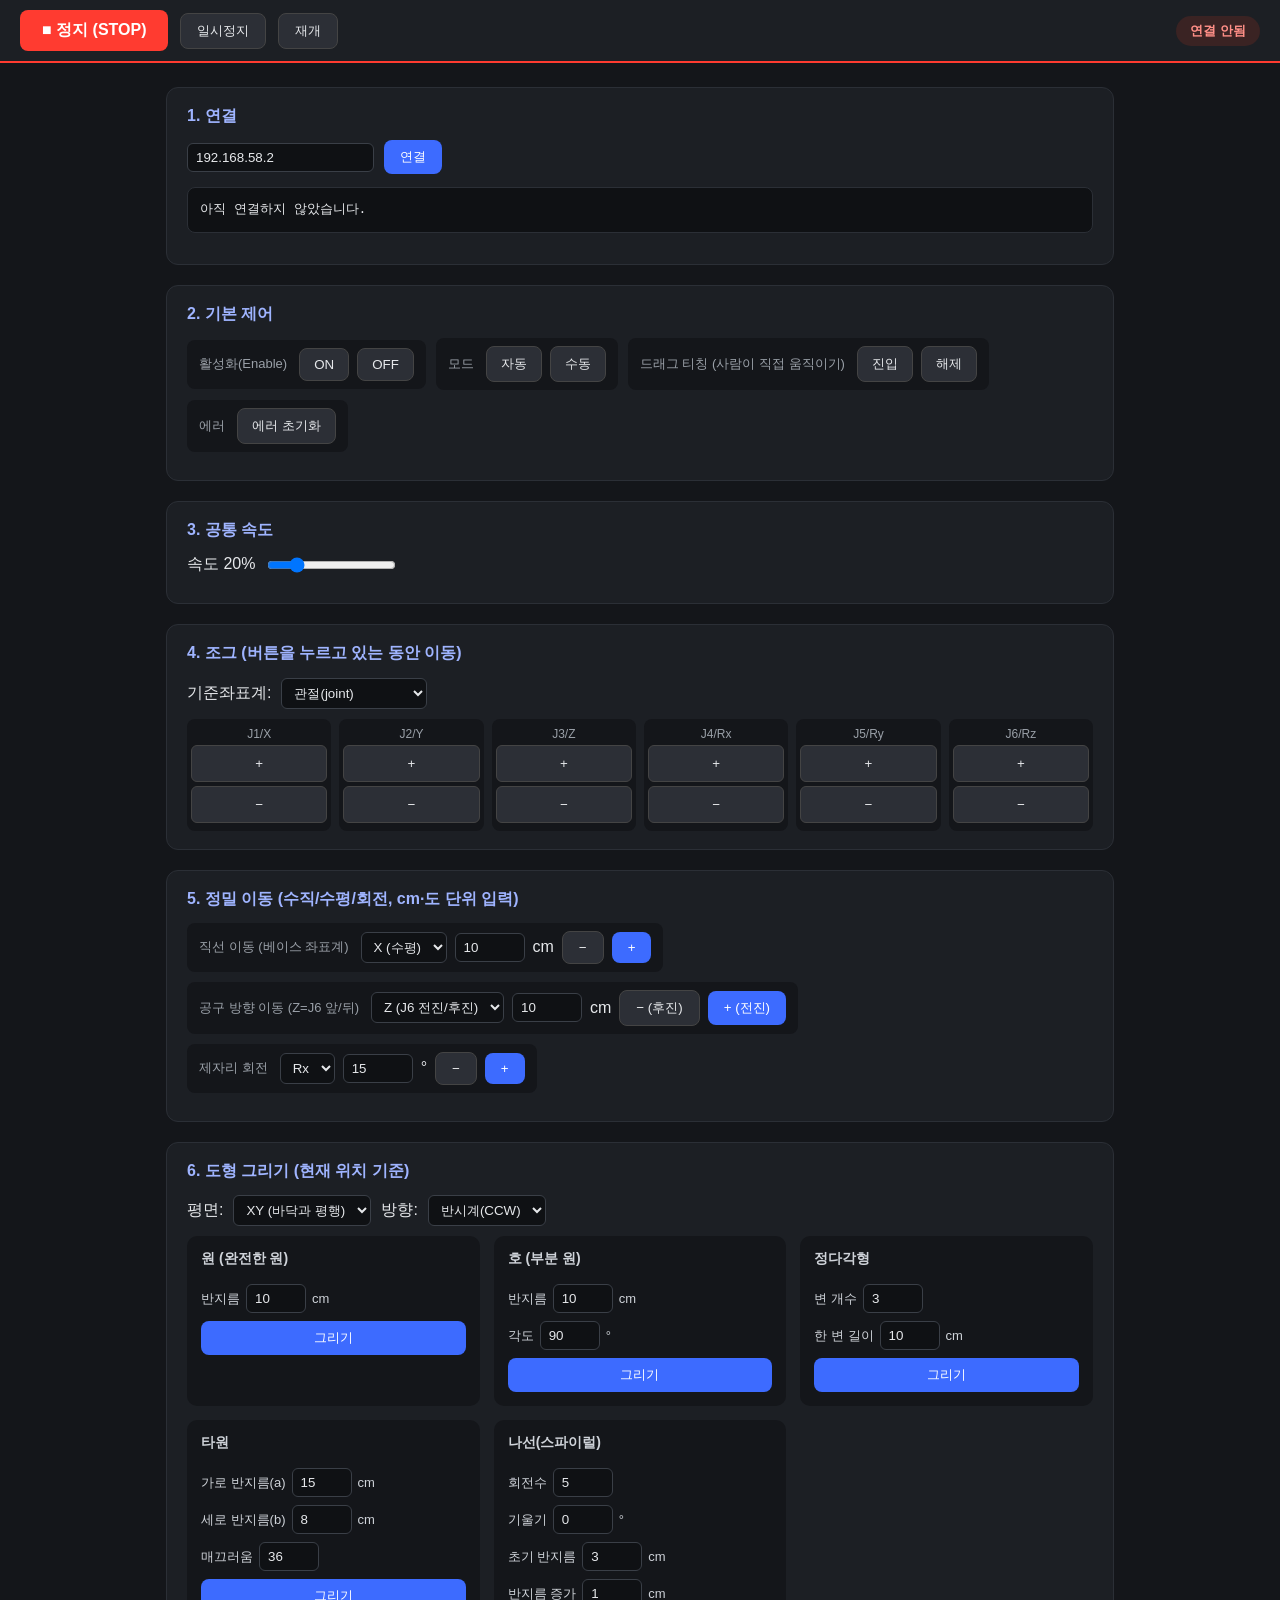
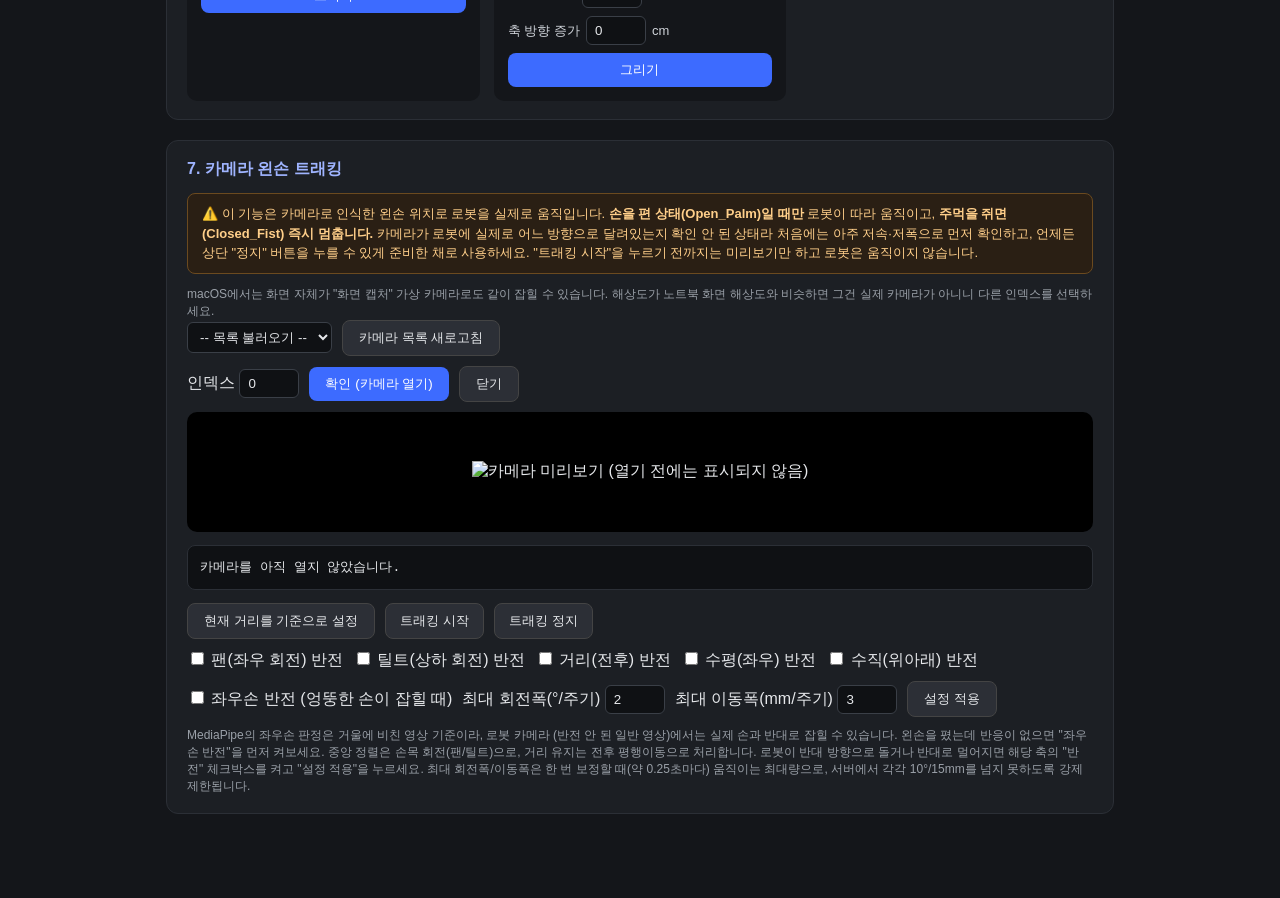
==== commit bb4166a9: "Switch hand tracking target from right hand to left hand Flipped the MediaPipe handedness filter def" ====
--- a/code/webcontrol/static/index.html
+++ b/code/webcontrol/static/index.html
@@ -179,9 +179,9 @@
 
   <!-- 카메라 손 트래킹 -->
   <section class="card">
-    <h2>7. 카메라 오른손 트래킹</h2>
+    <h2>7. 카메라 왼손 트래킹</h2>
     <p class="warn-text">
-      ⚠️ 이 기능은 카메라로 인식한 오른손 위치로 로봇을 실제로 움직입니다.
+      ⚠️ 이 기능은 카메라로 인식한 왼손 위치로 로봇을 실제로 움직입니다.
       <b>손을 편 상태(Open_Palm)일 때만</b> 로봇이 따라 움직이고,
       <b>주먹을 쥐면(Closed_Fist) 즉시 멈춥니다.</b> 카메라가 로봇에
       실제로 어느 방향으로 달려있는지 확인 안 된 상태라 처음에는 아주
@@ -229,9 +229,9 @@
     </div>
     <p class="hint-text">
       MediaPipe의 좌우손 판정은 거울에 비친 영상 기준이라, 로봇 카메라
-      (반전 안 된 일반 영상)에서는 실제로 편 오른손이 "왼손"으로 잡힐 수
-      있습니다. 오른손을 폈는데 반응이 없으면 "좌우손 반전"을 먼저
-      켜보세요. 중앙 정렬은 손목 회전(팬/틸트)으로, 거리 유지는 전후
+      (반전 안 된 일반 영상)에서는 실제 손과 반대로 잡힐 수 있습니다.
+      왼손을 폈는데 반응이 없으면 "좌우손 반전"을 먼저 켜보세요.
+      중앙 정렬은 손목 회전(팬/틸트)으로, 거리 유지는 전후
       평행이동으로 처리합니다. 로봇이 반대 방향으로 돌거나 반대로
       멀어지면 해당 축의 "반전" 체크박스를 켜고 "설정 적용"을 누르세요. 최대
       회전폭/이동폭은 한 번 보정할 때(약 0.25초마다) 움직이는 최대량으로,
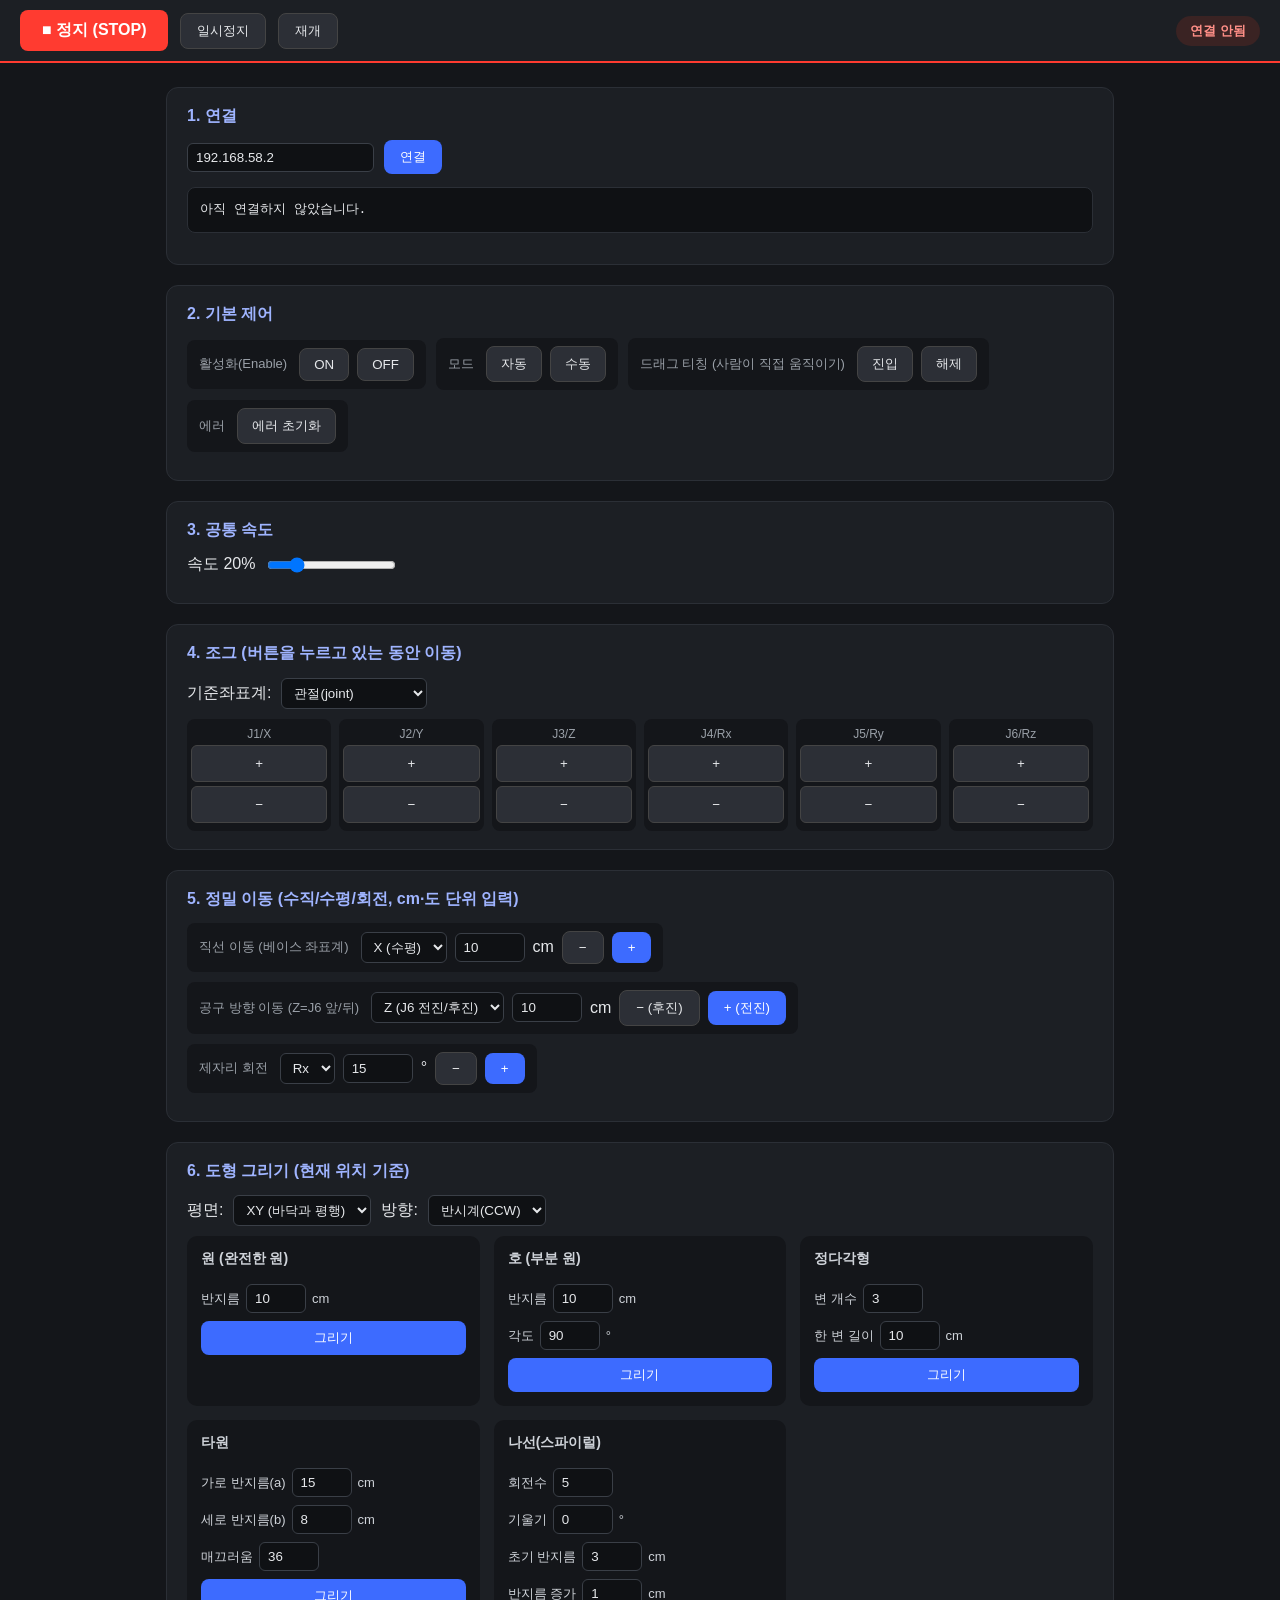
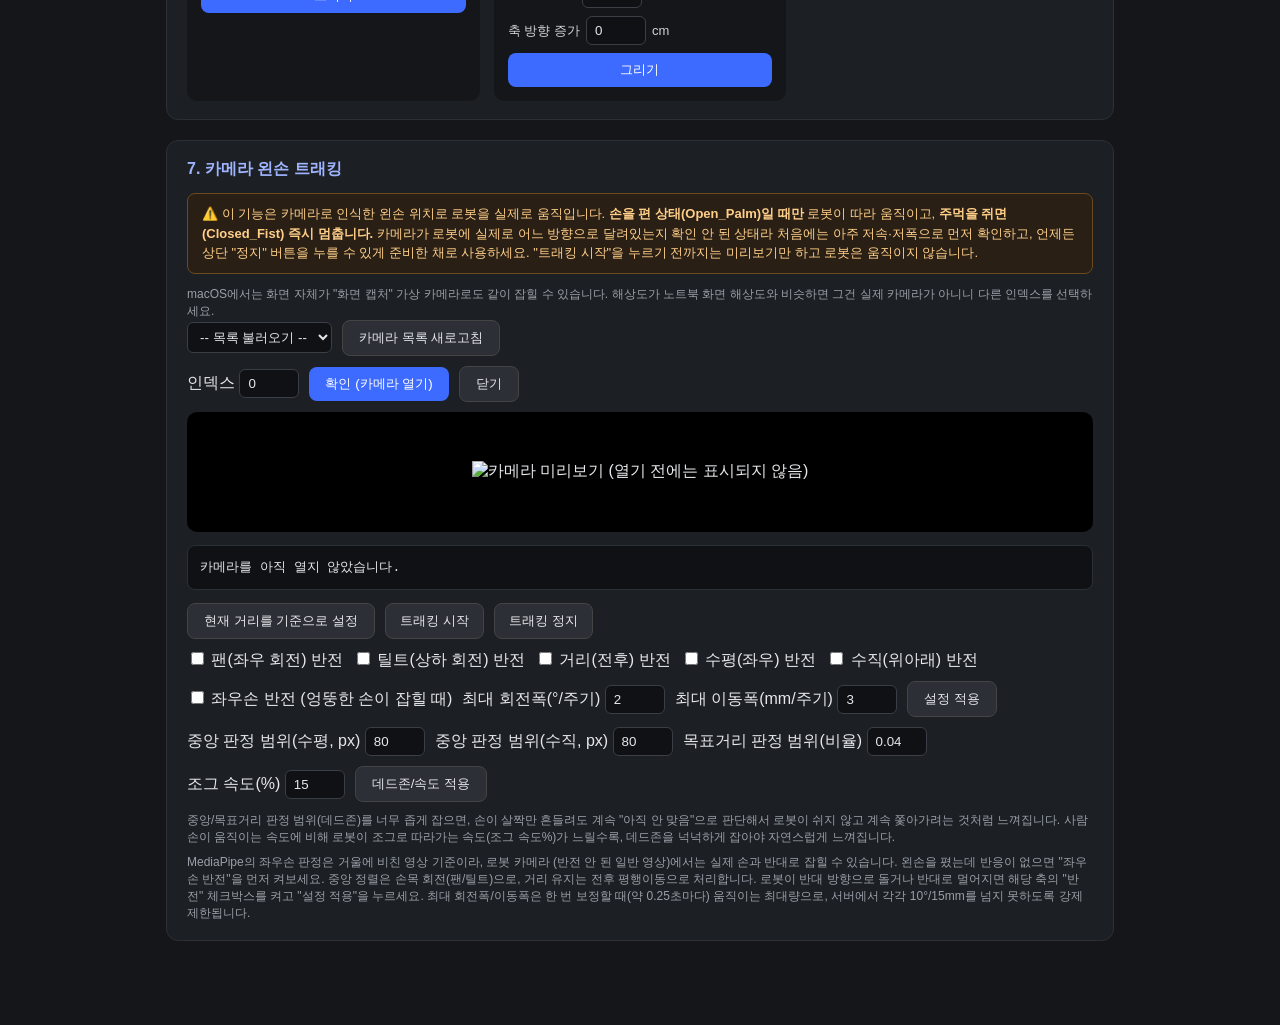
==== commit fc6d0329: "Widen tracking deadzones and expose them as live-tunable settings 40px horizontal/vertical and 2% di" ====
--- a/code/webcontrol/static/index.html
+++ b/code/webcontrol/static/index.html
@@ -227,6 +227,20 @@
       <label>최대 이동폭(mm/주기) <input id="max-step-mm" type="number" value="3" min="0" max="15" step="0.5" style="width:60px"></label>
       <button id="btn-camera-config" class="btn-secondary">설정 적용</button>
     </div>
+    <div class="row wrap">
+      <label>중앙 판정 범위(수평, px) <input id="deadzone-h" type="number" value="80" min="0" step="5" style="width:60px"></label>
+      <label>중앙 판정 범위(수직, px) <input id="deadzone-v" type="number" value="80" min="0" step="5" style="width:60px"></label>
+      <label>목표거리 판정 범위(비율) <input id="deadzone-dist" type="number" value="0.04" min="0" max="0.5" step="0.01" style="width:60px"></label>
+      <label>조그 속도(%) <input id="jog-vel" type="number" value="15" min="1" max="100" step="1" style="width:60px"></label>
+      <button id="btn-camera-deadzone" class="btn-secondary">데드존/속도 적용</button>
+    </div>
+    <p class="hint-text">
+      중앙/목표거리 판정 범위(데드존)를 너무 좁게 잡으면, 손이 살짝만
+      흔들려도 계속 "아직 안 맞음"으로 판단해서 로봇이 쉬지 않고 계속
+      쫓아가려는 것처럼 느껴집니다. 사람 손이 움직이는 속도에 비해
+      로봇이 조그로 따라가는 속도(조그 속도%)가 느릴수록, 데드존을
+      넉넉하게 잡아야 자연스럽게 느껴집니다.
+    </p>
     <p class="hint-text">
       MediaPipe의 좌우손 판정은 거울에 비친 영상 기준이라, 로봇 카메라
       (반전 안 된 일반 영상)에서는 실제 손과 반대로 잡힐 수 있습니다.
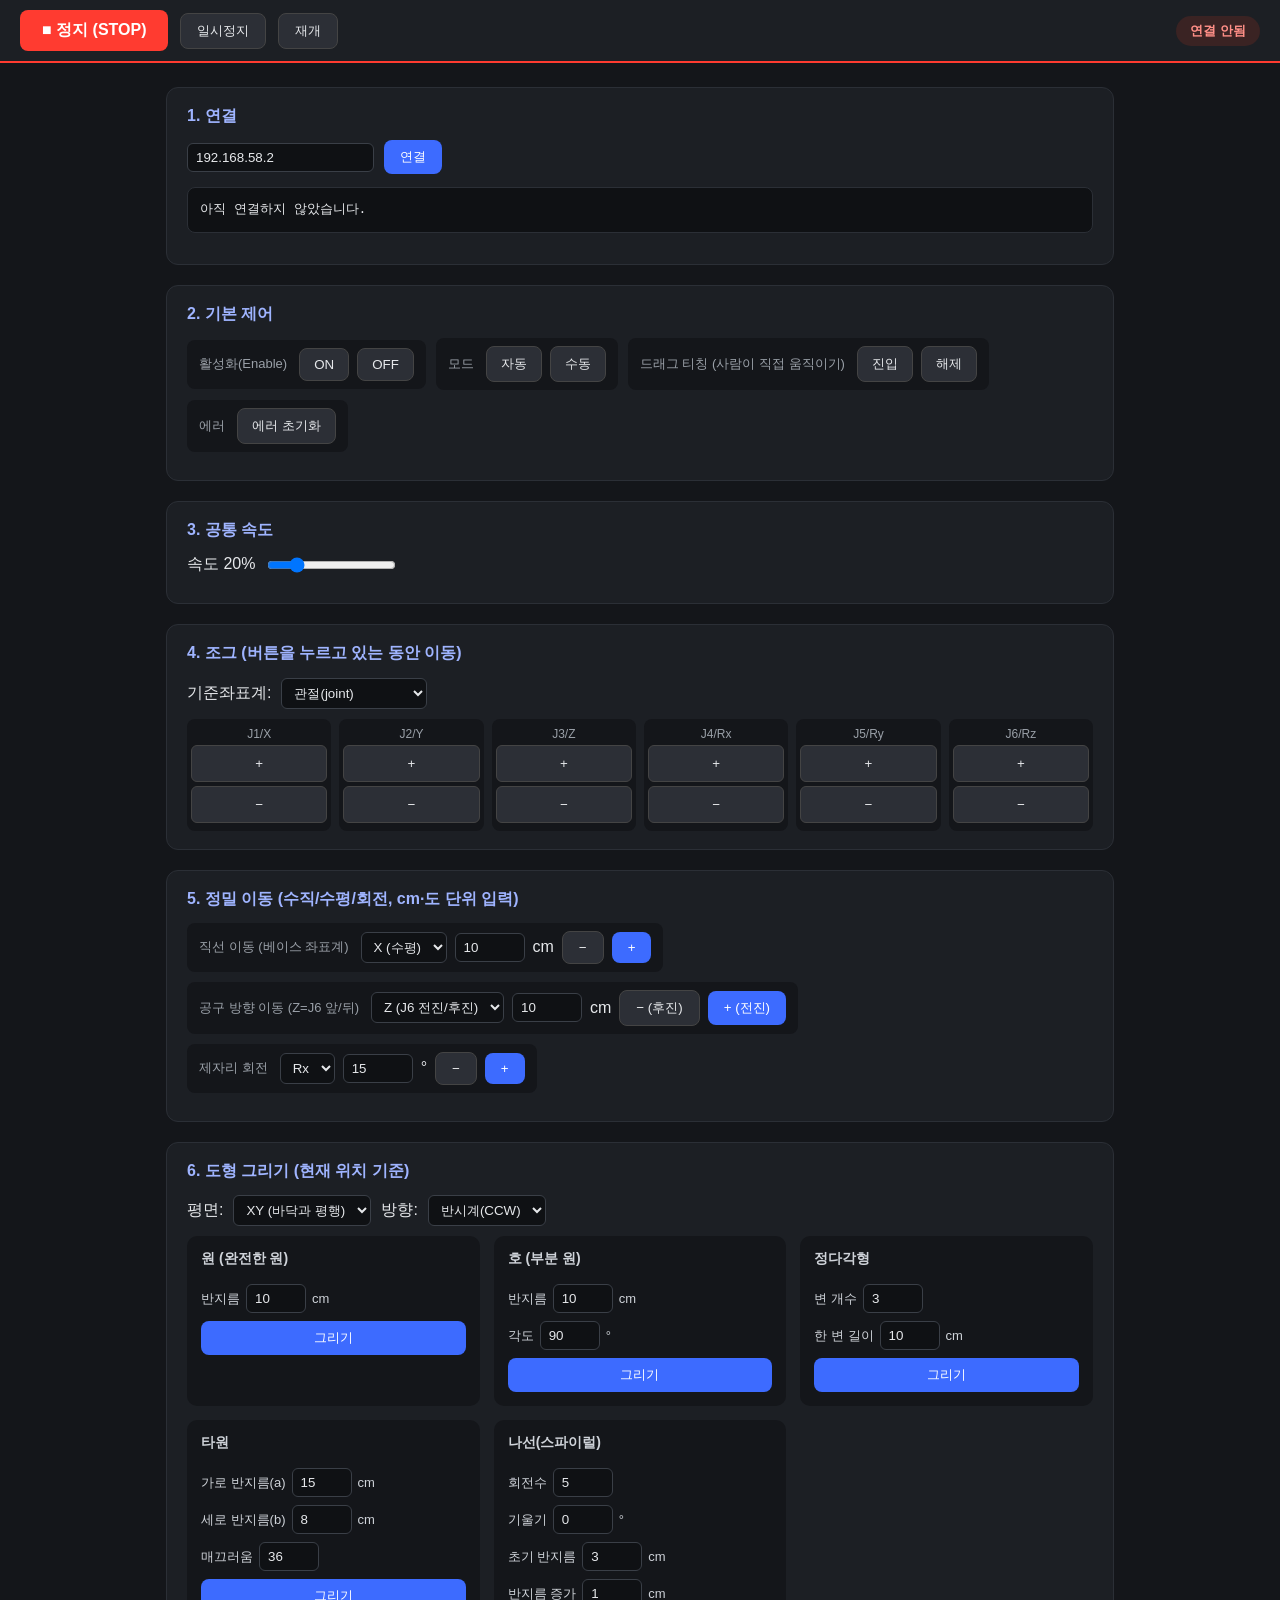
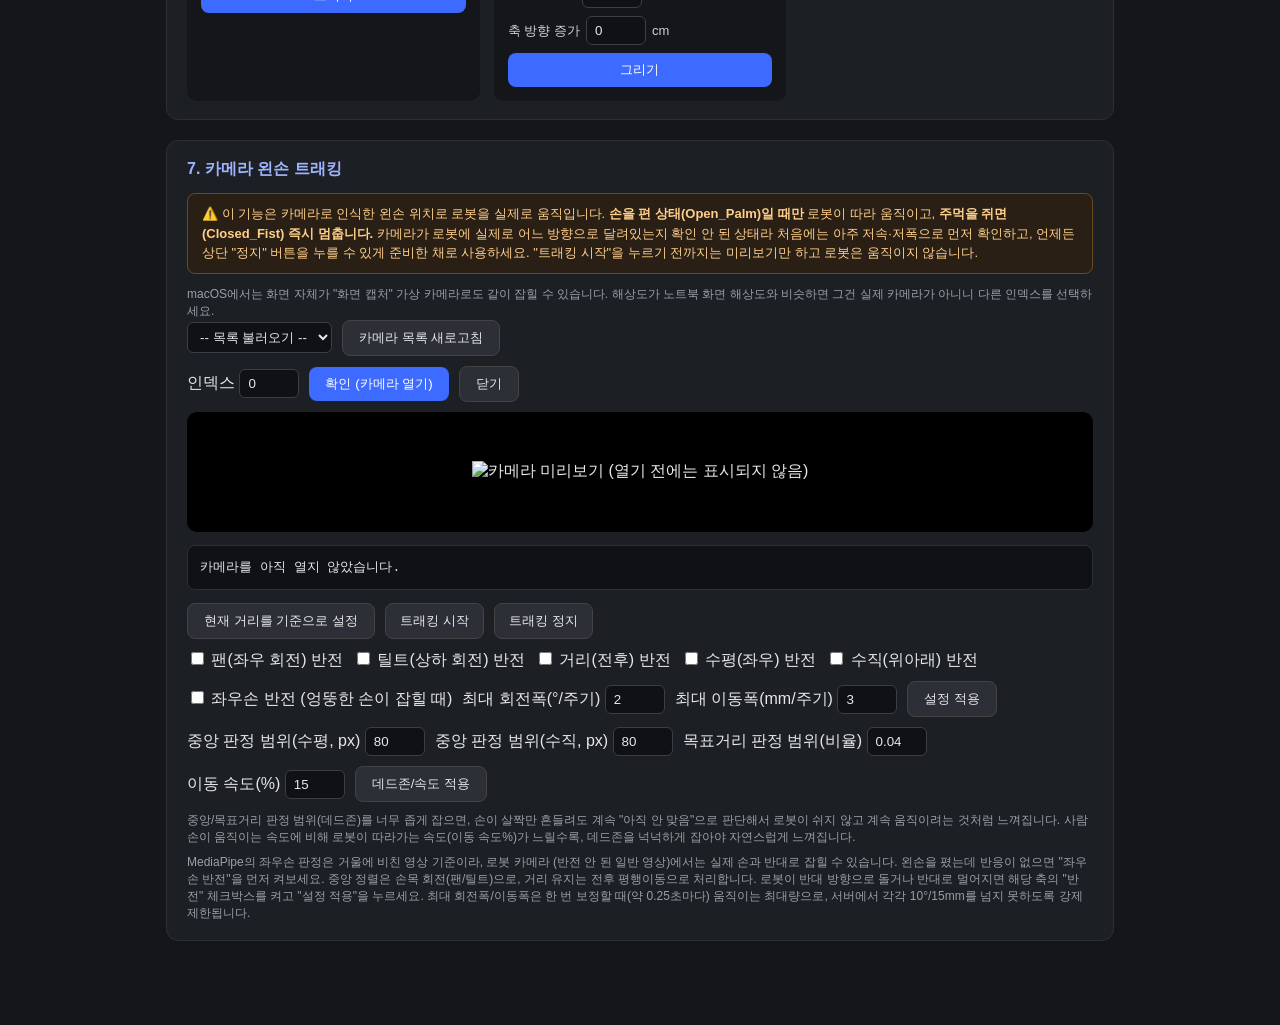
==== commit 4d369353: "Update frontend for the combined-MoveL tracking rewrite UI/JS still referenced the removed jog_direc" ====
--- a/code/webcontrol/static/index.html
+++ b/code/webcontrol/static/index.html
@@ -231,14 +231,14 @@
       <label>중앙 판정 범위(수평, px) <input id="deadzone-h" type="number" value="80" min="0" step="5" style="width:60px"></label>
       <label>중앙 판정 범위(수직, px) <input id="deadzone-v" type="number" value="80" min="0" step="5" style="width:60px"></label>
       <label>목표거리 판정 범위(비율) <input id="deadzone-dist" type="number" value="0.04" min="0" max="0.5" step="0.01" style="width:60px"></label>
-      <label>조그 속도(%) <input id="jog-vel" type="number" value="15" min="1" max="100" step="1" style="width:60px"></label>
+      <label>이동 속도(%) <input id="move-vel" type="number" value="15" min="1" max="100" step="1" style="width:60px"></label>
       <button id="btn-camera-deadzone" class="btn-secondary">데드존/속도 적용</button>
     </div>
     <p class="hint-text">
       중앙/목표거리 판정 범위(데드존)를 너무 좁게 잡으면, 손이 살짝만
       흔들려도 계속 "아직 안 맞음"으로 판단해서 로봇이 쉬지 않고 계속
-      쫓아가려는 것처럼 느껴집니다. 사람 손이 움직이는 속도에 비해
-      로봇이 조그로 따라가는 속도(조그 속도%)가 느릴수록, 데드존을
+      움직이려는 것처럼 느껴집니다. 사람 손이 움직이는 속도에 비해
+      로봇이 따라가는 속도(이동 속도%)가 느릴수록, 데드존을
       넉넉하게 잡아야 자연스럽게 느껴집니다.
     </p>
     <p class="hint-text">
